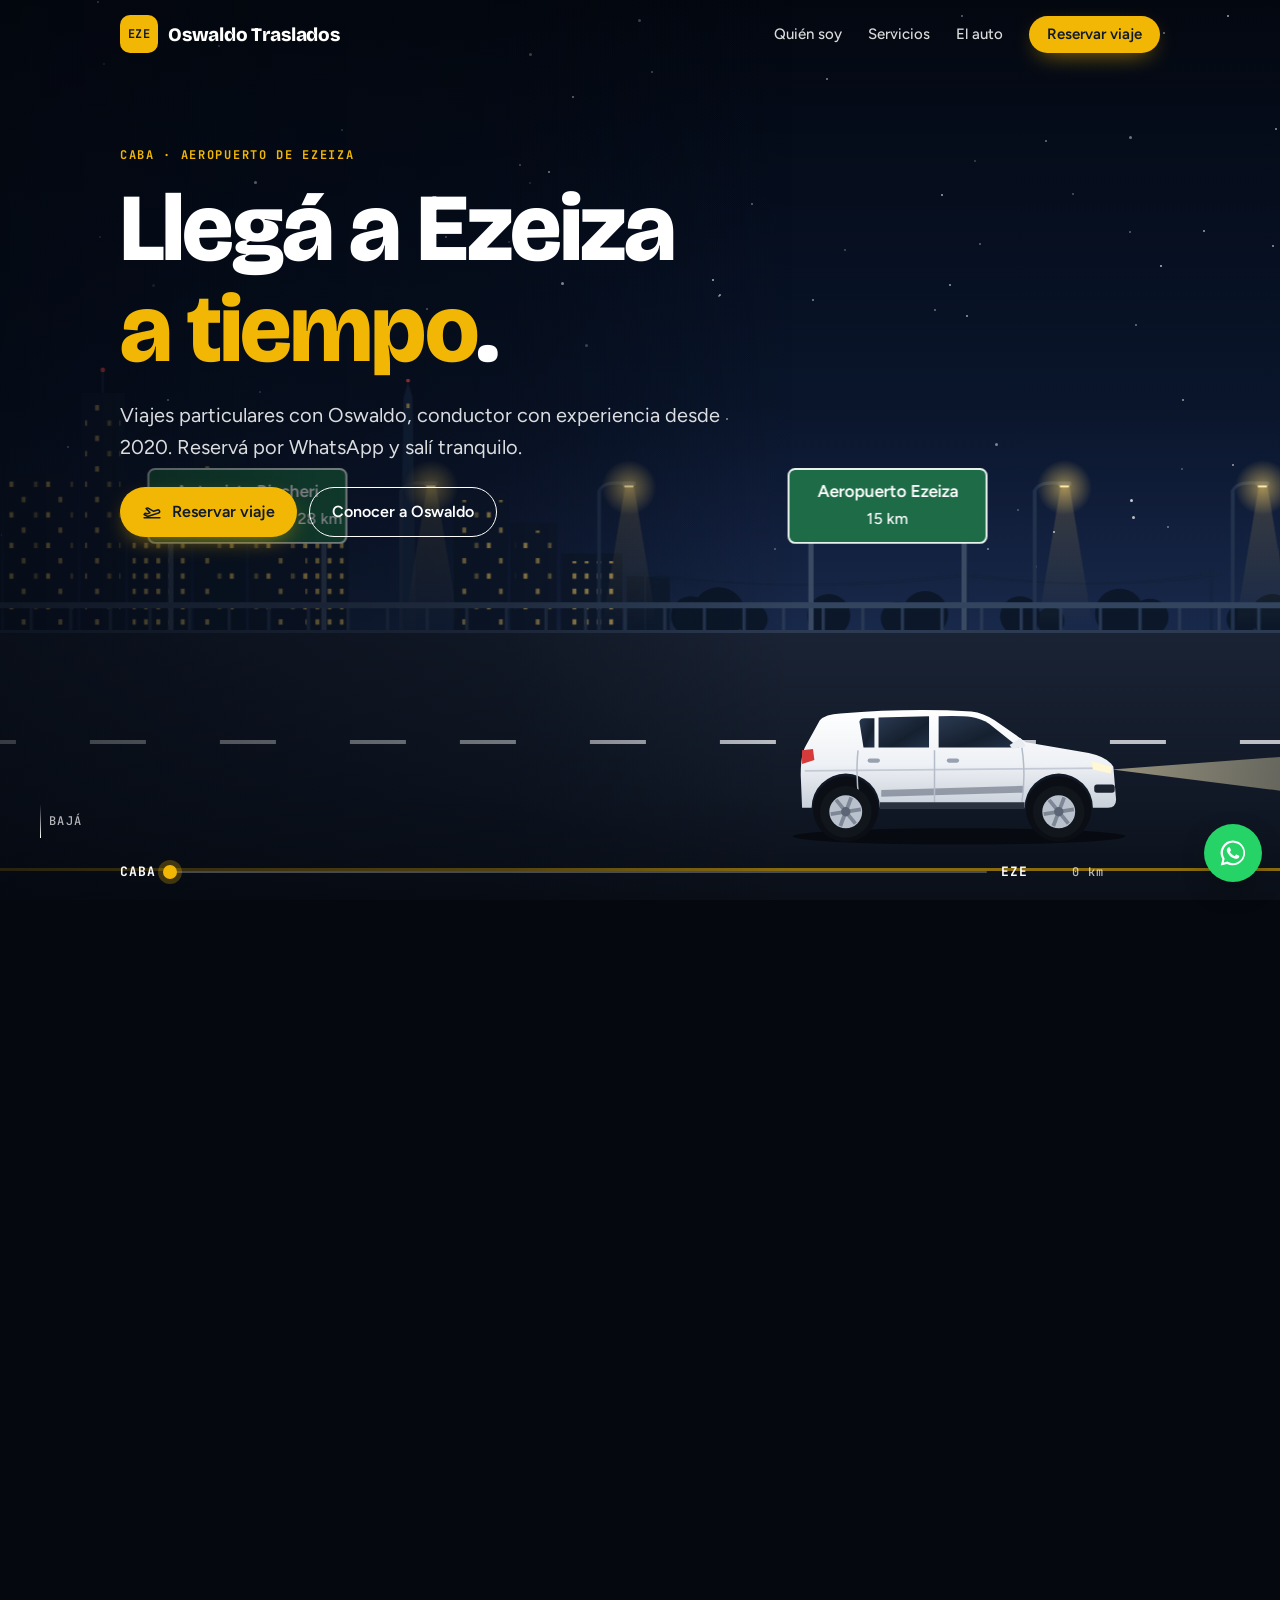
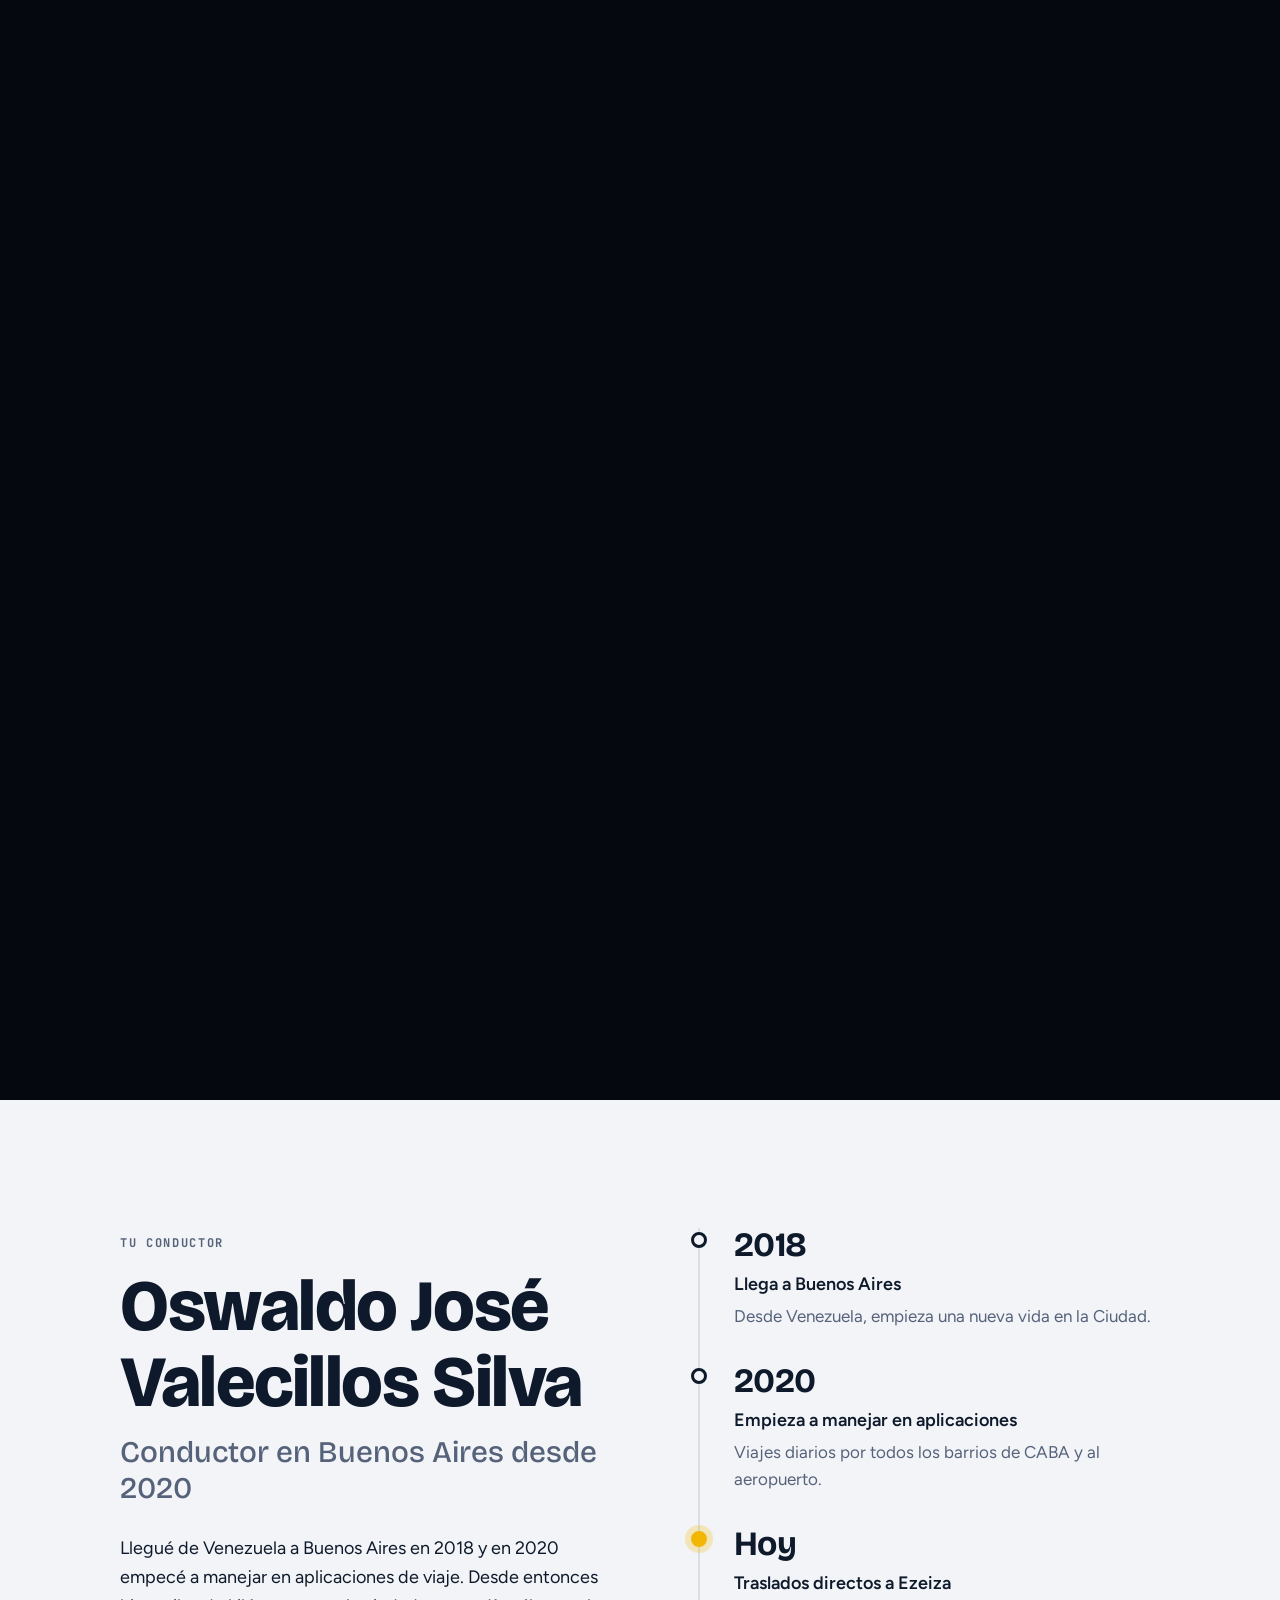
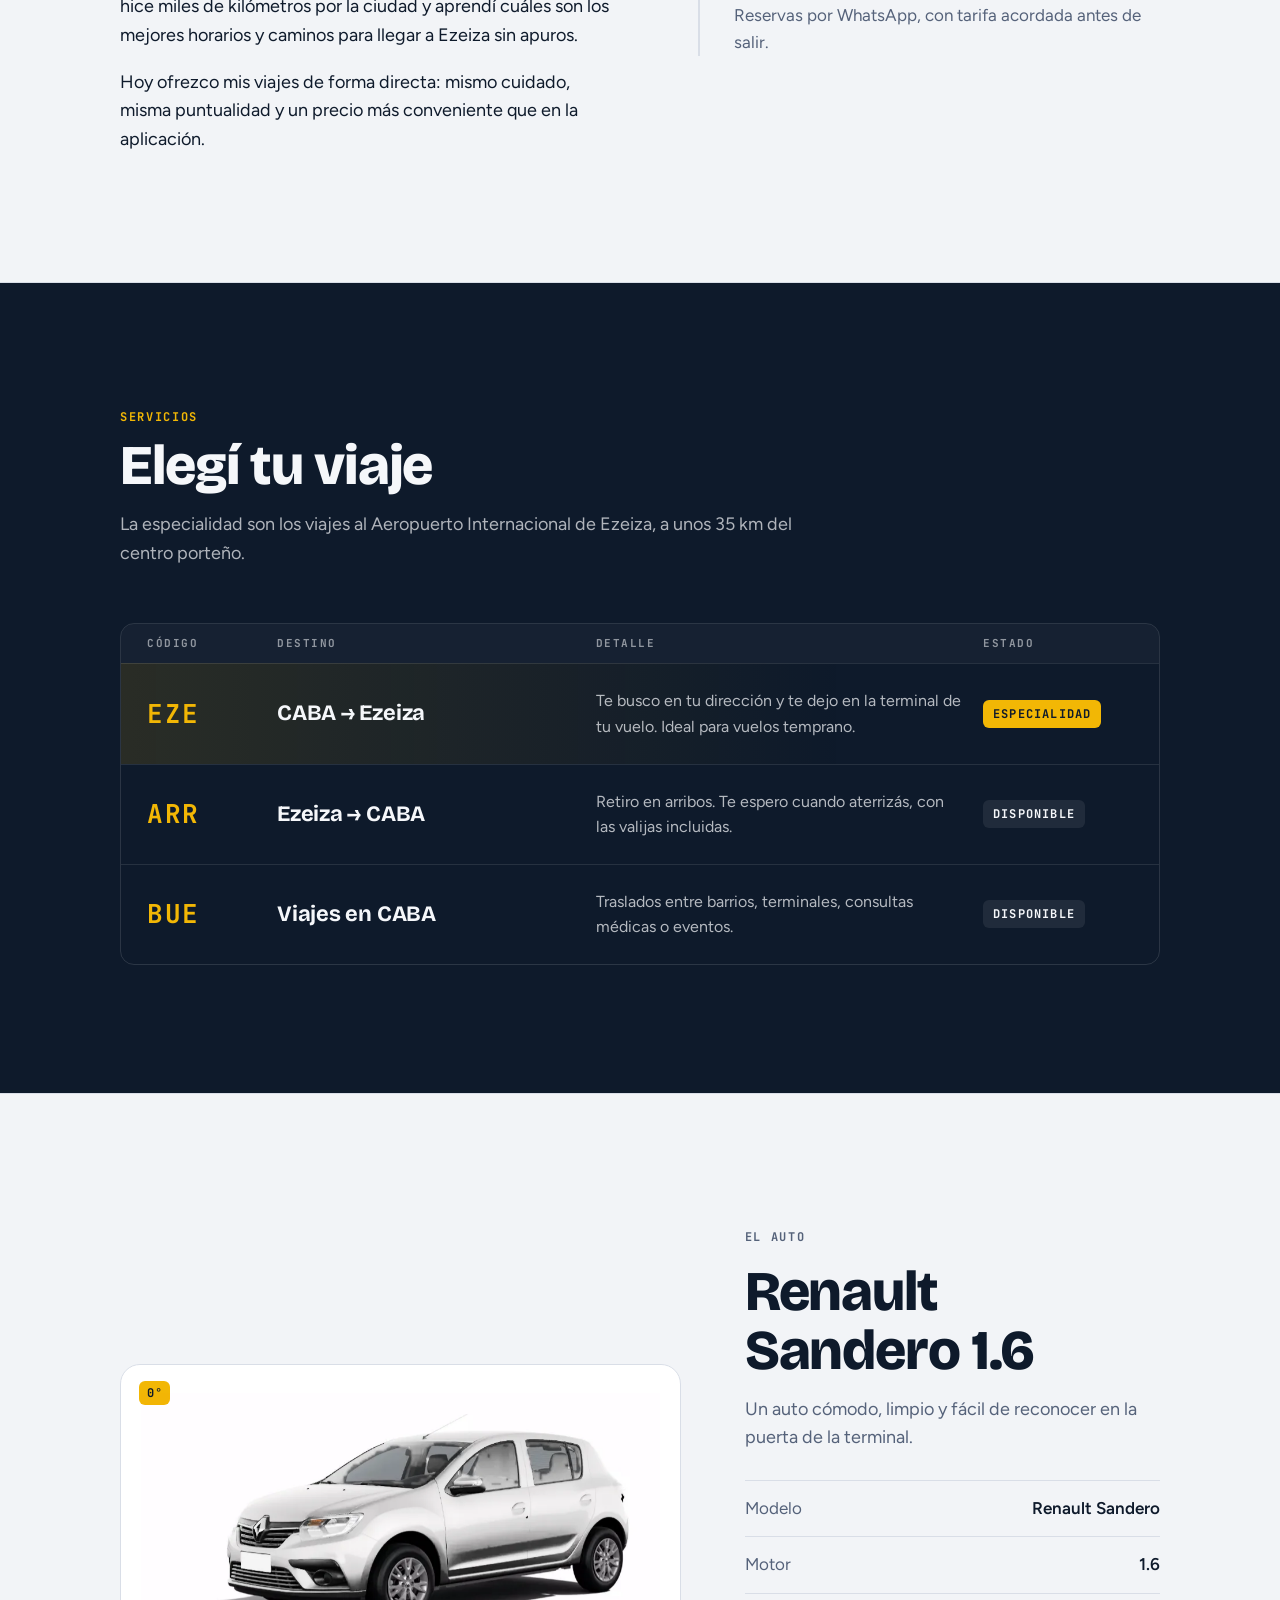
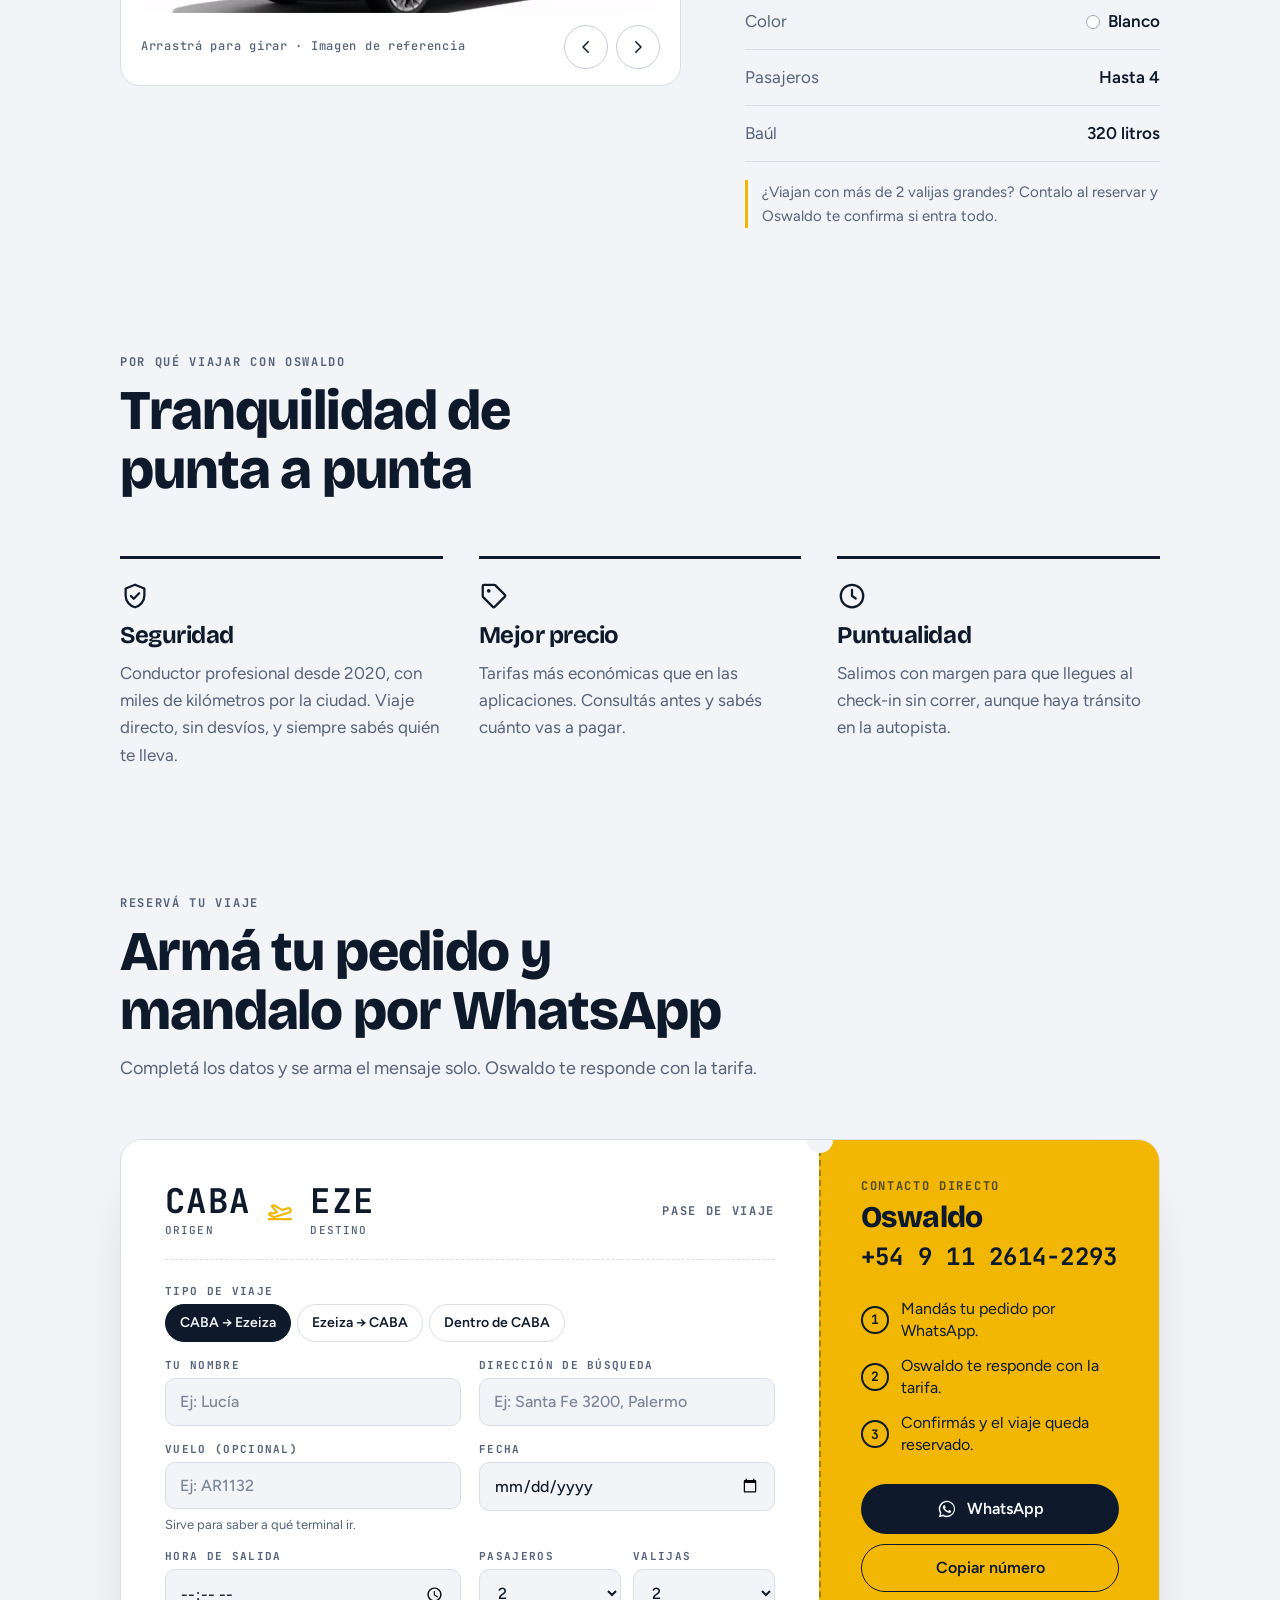
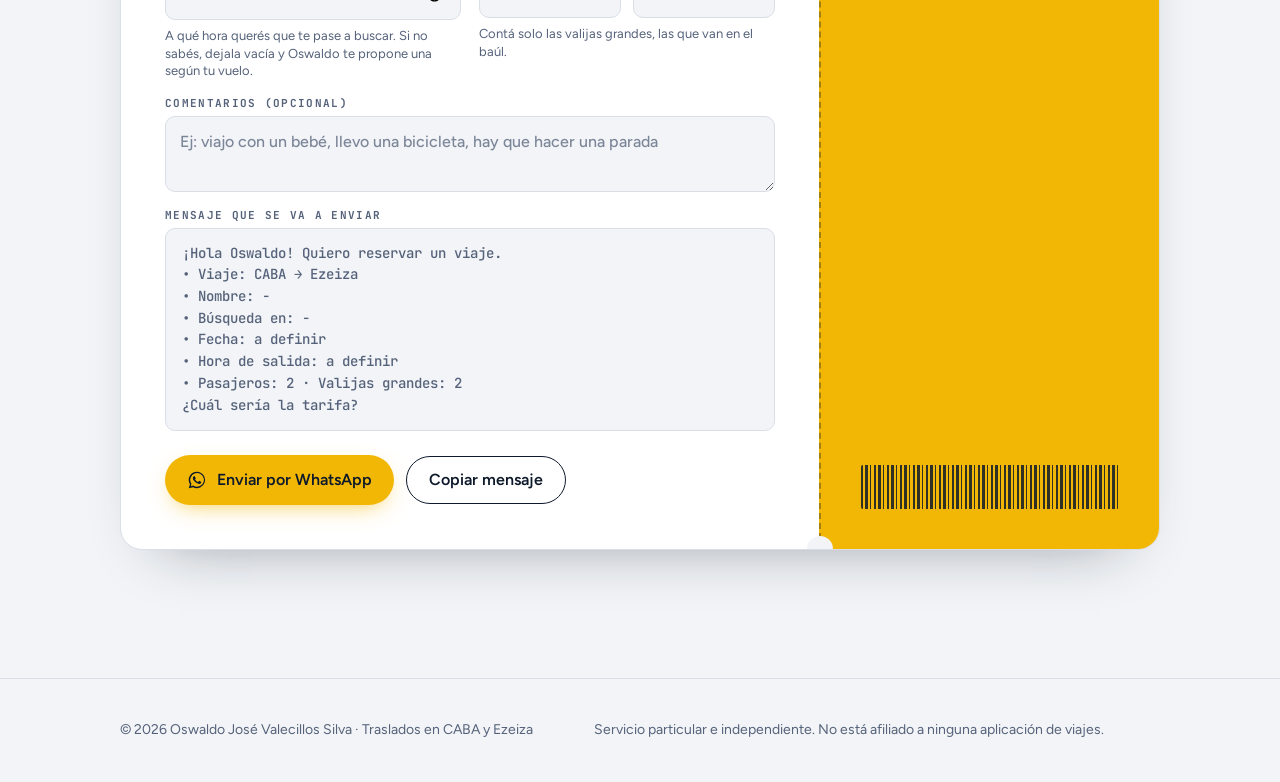
==== index.html @ 6d46f2b5 "Agregar el sitio de Oswaldo Traslados (CABA ⇄ Ezeiza) Sitio estático de una página para reservar tra" ====
<!DOCTYPE html>
<html lang="es-AR">
<head>
  <meta charset="UTF-8">
  <meta name="viewport" content="width=device-width, initial-scale=1, viewport-fit=cover">
  <title>Oswaldo Traslados · Viajes de CABA al Aeropuerto de Ezeiza</title>
  <meta name="description" content="Traslados particulares de CABA al Aeropuerto de Ezeiza y de vuelta, con Oswaldo, conductor desde 2020. Tarifa acordada antes de salir. Reservá por WhatsApp.">
  <meta name="author" content="Oswaldo José Valecillos Silva">
  <meta name="robots" content="index, follow">
  <meta name="theme-color" content="#0E1A2B">
  <!-- Si cambia el dominio, actualizar aquí, en og:url, og:image, el JSON-LD, robots.txt y sitemap.xml -->
  <link rel="canonical" href="https://sebastiancr1324-sketch.github.io/Oswaldo/">
  <link rel="icon" type="image/svg+xml" href="assets/favicon.svg">
  <link rel="icon" type="image/png" sizes="32x32" href="assets/favicon-32.png">
  <link rel="apple-touch-icon" href="assets/apple-touch-icon.png">

  <meta property="og:type" content="website">
  <meta property="og:site_name" content="Oswaldo Traslados">
  <meta property="og:locale" content="es_AR">
  <meta property="og:url" content="https://sebastiancr1324-sketch.github.io/Oswaldo/">
  <meta property="og:title" content="Oswaldo Traslados · CABA ⇄ Aeropuerto de Ezeiza">
  <meta property="og:description" content="Llegá a Ezeiza a tiempo. Viajes particulares desde cualquier barrio de CABA, con tarifa acordada antes de salir. Reservá por WhatsApp.">
  <meta property="og:image" content="https://sebastiancr1324-sketch.github.io/Oswaldo/assets/img/og-image.png">
  <meta property="og:image:type" content="image/png">
  <meta property="og:image:width" content="1200">
  <meta property="og:image:height" content="630">
  <meta property="og:image:alt" content="Oswaldo Traslados: viajes de CABA al Aeropuerto de Ezeiza. Ilustración de un Renault Sandero blanco de noche en la Autopista Riccheri.">
  <meta name="twitter:card" content="summary_large_image">
  <meta name="twitter:title" content="Oswaldo Traslados · CABA ⇄ Ezeiza">
  <meta name="twitter:description" content="Viajes particulares al Aeropuerto de Ezeiza. Reservá por WhatsApp.">
  <meta name="twitter:image" content="https://sebastiancr1324-sketch.github.io/Oswaldo/assets/img/og-image.png">

  <script>document.documentElement.classList.add('js');</script>

  <link rel="preconnect" href="https://fonts.googleapis.com">
  <link rel="preconnect" href="https://fonts.gstatic.com" crossorigin>
  <link rel="stylesheet" href="https://fonts.googleapis.com/css2?family=Bricolage+Grotesque:opsz,wght@12..96,500;12..96,700;12..96,800&family=Figtree:wght@400;500;600&family=JetBrains+Mono:wght@500;700&display=swap">
  <link rel="stylesheet" href="css/style.css">
  <script src="js/main.js" defer></script>

  <script type="application/ld+json">
  {
    "@context": "https://schema.org",
    "@type": "TaxiService",
    "@id": "https://sebastiancr1324-sketch.github.io/Oswaldo/#servicio",
    "name": "Oswaldo Traslados",
    "description": "Traslados particulares de CABA al Aeropuerto Internacional de Ezeiza, retiro en arribos y viajes dentro de la Ciudad de Buenos Aires.",
    "url": "https://sebastiancr1324-sketch.github.io/Oswaldo/",
    "image": "https://sebastiancr1324-sketch.github.io/Oswaldo/assets/img/og-image.png",
    "serviceType": "Traslados al aeropuerto",
    "areaServed": [
      { "@type": "City", "name": "Ciudad Autónoma de Buenos Aires" },
      { "@type": "Airport", "name": "Aeropuerto Internacional Ministro Pistarini (Ezeiza)", "iataCode": "EZE" }
    ],
    "provider": {
      "@type": "Person",
      "name": "Oswaldo José Valecillos Silva",
      "jobTitle": "Conductor",
      "telephone": "+54 9 11 2614-2293",
      "url": "https://sebastiancr1324-sketch.github.io/Oswaldo/"
    },
    "availableChannel": {
      "@type": "ServiceChannel",
      "serviceUrl": "https://wa.me/5491126142293",
      "servicePhone": { "@type": "ContactPoint", "telephone": "+54 9 11 2614-2293", "contactType": "reservas", "availableLanguage": "es" }
    }
  }
  </script>
</head>
<body>

<a class="skip-link" href="#contenido">Saltar al contenido</a>

<svg width="0" height="0" style="position:absolute" aria-hidden="true" focusable="false">
  <symbol id="i-wa" viewBox="0 0 24 24"><path fill="currentColor" d="M12.04 2a9.9 9.9 0 0 0-8.5 15l-1.4 5 5.1-1.3A9.9 9.9 0 1 0 12.04 2Zm0 18.1a8.2 8.2 0 0 1-4.2-1.2l-.3-.2-3 .8.8-3-.2-.3a8.2 8.2 0 1 1 6.9 3.9Zm4.5-6.1c-.25-.12-1.46-.72-1.69-.8-.23-.08-.39-.12-.56.12-.16.25-.64.8-.78.97-.14.16-.29.18-.54.06a6.7 6.7 0 0 1-3.34-2.92c-.25-.43.25-.4.72-1.34.08-.16.04-.3-.02-.43-.06-.12-.56-1.34-.76-1.84-.2-.48-.4-.41-.56-.42h-.47a.9.9 0 0 0-.66.31 2.76 2.76 0 0 0-.86 2.05c0 1.21.88 2.38 1 2.55.13.16 1.74 2.66 4.21 3.73 1.56.67 2.17.73 2.95.62.48-.07 1.46-.6 1.67-1.18.2-.58.2-1.08.14-1.18-.06-.1-.22-.16-.47-.29Z"/></symbol>
  <symbol id="i-plane" viewBox="0 0 24 24"><path fill="none" stroke="currentColor" stroke-width="1.8" stroke-linecap="round" stroke-linejoin="round" d="M2.5 19h19M3.8 13.4l2.3.8 3.4-1.2-4.6-5.2 1.9-.7 7.2 4.1 4.6-1.6a1.9 1.9 0 0 1 1.3 3.6L6.6 17.3 2.5 15Z"/></symbol>
  <symbol id="i-shield" viewBox="0 0 24 24"><path fill="none" stroke="currentColor" stroke-width="1.8" stroke-linecap="round" stroke-linejoin="round" d="M12 3 4.5 6v5.5c0 4.6 3.2 8.4 7.5 9.5 4.3-1.1 7.5-4.9 7.5-9.5V6L12 3Z"/><path fill="none" stroke="currentColor" stroke-width="1.8" stroke-linecap="round" stroke-linejoin="round" d="m8.8 12 2.2 2.2 4.3-4.4"/></symbol>
  <symbol id="i-tag" viewBox="0 0 24 24"><path fill="none" stroke="currentColor" stroke-width="1.8" stroke-linecap="round" stroke-linejoin="round" d="M3 12.2V4a1 1 0 0 1 1-1h8.2a1 1 0 0 1 .7.3l7.8 7.8a1 1 0 0 1 0 1.4l-8.2 8.2a1 1 0 0 1-1.4 0L3.3 12.9a1 1 0 0 1-.3-.7Z"/><circle cx="7.8" cy="7.8" r="1.5" fill="currentColor"/></symbol>
  <symbol id="i-clock" viewBox="0 0 24 24"><circle cx="12" cy="12" r="9" fill="none" stroke="currentColor" stroke-width="1.8"/><path fill="none" stroke="currentColor" stroke-width="1.8" stroke-linecap="round" d="M12 7v5l3 2"/></symbol>
  <symbol id="i-left" viewBox="0 0 24 24"><path fill="none" stroke="currentColor" stroke-width="2" stroke-linecap="round" stroke-linejoin="round" d="M15 5l-7 7 7 7"/></symbol>
  <symbol id="i-right" viewBox="0 0 24 24"><path fill="none" stroke="currentColor" stroke-width="2" stroke-linecap="round" stroke-linejoin="round" d="M9 5l7 7-7 7"/></symbol>
  <symbol id="i-arrow" viewBox="0 0 24 24"><path fill="none" stroke="currentColor" stroke-width="2" stroke-linecap="round" stroke-linejoin="round" d="M4 12h15M13 6l6 6-6 6"/></symbol>
</svg>

<header class="nav" id="nav">
  <div class="wrap nav-in">
    <a class="logo" href="#top" aria-label="Oswaldo Traslados, ir al inicio"><span class="logo-mark" aria-hidden="true">EZE</span><span class="logo-text">Oswaldo Traslados</span></a>
    <nav class="nav-links" id="navLinks" aria-label="Principal">
      <a href="#oswaldo">Quién soy</a>
      <a href="#servicios">Servicios</a>
      <a href="#auto">El auto</a>
      <a class="btn btn-accent" href="#reservar">Reservar viaje</a>
    </nav>
    <div class="nav-mobile">
      <a class="btn btn-accent nav-cta" href="#reservar">Reservar</a>
      <button class="nav-toggle" id="navToggle" type="button" aria-expanded="false" aria-controls="navLinks" aria-label="Abrir menú"><span></span><span></span><span></span></button>
    </div>
  </div>
</header>

<main id="top">
  <!-- HERO: ilustración de la ruta CABA → EZE que avanza con el scroll -->
  <section class="hero" id="hero" aria-label="Presentación">
    <div class="hero-stick">
      <div class="scene" id="scene" aria-hidden="true">
        <div class="sky"></div>
        <div class="sky-dawn" id="skyDawn"></div>
        <div class="stars" id="stars"></div>
        <div class="sun" id="sun"></div>

        <!-- Fondo: ciudad con el Obelisco, campo y el aeropuerto -->
        <svg class="layer layer-far" id="layerFar" viewBox="0 0 3200 400" preserveAspectRatio="xMinYMax meet" focusable="false">
          <defs>
            <pattern id="winA" width="16" height="20" patternUnits="userSpaceOnUse"><rect x="5" y="6" width="5" height="7" fill="#FFD66B" opacity=".7"/></pattern>
            <pattern id="winB" width="48" height="40" patternUnits="userSpaceOnUse"><rect x="5" y="6" width="5" height="7" fill="#FFD66B" opacity=".8"/><rect x="37" y="6" width="5" height="7" fill="#FFD66B" opacity=".45"/><rect x="21" y="26" width="5" height="7" fill="#FFD66B" opacity=".65"/></pattern>
            <pattern id="mullion" width="14" height="22" patternUnits="userSpaceOnUse"><rect width="11" height="22" fill="#F2B705" opacity=".38"/></pattern>
          </defs>
          <g fill="#101d33"><rect x="0" y="220" width="80" height="180"/><rect x="84" y="160" width="64" height="240"/><rect x="152" y="250" width="58" height="150"/><rect x="214" y="200" width="100" height="200"/><rect x="320" y="180" width="78" height="220"/><rect x="402" y="110" width="54" height="290"/><rect x="460" y="230" width="88" height="170"/><rect x="552" y="150" width="66" height="250"/><rect x="622" y="195" width="96" height="205"/><rect x="722" y="90" width="58" height="310"/><rect x="784" y="235" width="82" height="165"/><rect x="870" y="165" width="68" height="235"/><rect x="942" y="255" width="88" height="145"/><rect x="1010" y="185" width="62" height="215"/><rect x="1210" y="220" width="70" height="180"/><rect x="1284" y="260" width="60" height="140"/><rect x="1350" y="300" width="80" height="100"/><rect x="1436" y="330" width="56" height="70"/></g>
          <g><rect x="6" y="230" width="68" height="166" fill="url(#winB)"/><rect x="90" y="170" width="52" height="226" fill="url(#winA)"/><rect x="158" y="260" width="46" height="136" fill="url(#winB)"/><rect x="220" y="210" width="88" height="186" fill="url(#winB)"/><rect x="326" y="190" width="66" height="206" fill="url(#winA)"/><rect x="408" y="120" width="42" height="276" fill="url(#winB)"/><rect x="466" y="240" width="76" height="156" fill="url(#winB)"/><rect x="558" y="160" width="54" height="236" fill="url(#winA)"/><rect x="628" y="205" width="84" height="191" fill="url(#winB)"/><rect x="728" y="100" width="46" height="296" fill="url(#winB)"/><rect x="790" y="245" width="70" height="151" fill="url(#winA)"/><rect x="876" y="175" width="56" height="221" fill="url(#winB)"/><rect x="948" y="265" width="76" height="131" fill="url(#winB)"/><rect x="1016" y="195" width="50" height="201" fill="url(#winA)"/><rect x="1216" y="230" width="58" height="166" fill="url(#winB)"/><rect x="1290" y="270" width="48" height="126" fill="url(#winB)"/><rect x="1356" y="310" width="68" height="86" fill="url(#winA)"/></g>
          <!-- Obelisco -->
          <polygon points="1139,400 1161,400 1156,96 1150,76 1144,96" fill="#1a2b48"/>
          <rect x="1148" y="104" width="4" height="6" fill="#FFD66B" opacity=".8"/>
          <line x1="751" y1="90" x2="751" y2="62" stroke="#1a2b48" stroke-width="3"/>
          <circle class="blink" cx="751" cy="60" r="3" fill="#FF4D4D"/>
          <circle class="blink" cx="1150" cy="74" r="2.5" fill="#FF4D4D"/>
          <!-- Campo -->
          <g fill="#0c182a">
            <circle cx="1520" cy="382" r="26"/>
            <circle cx="1556" cy="378" r="34"/><circle cx="1600" cy="386" r="20"/><circle cx="1700" cy="381" r="28"/><circle cx="1790" cy="385" r="22"/>
            <circle cx="1826" cy="379" r="30"/><circle cx="1950" cy="382" r="26"/><circle cx="1990" cy="388" r="18"/><circle cx="2080" cy="378" r="32"/>
            <circle cx="2120" cy="383" r="24"/><circle cx="2240" cy="386" r="20"/><circle cx="2280" cy="381" r="28"/><circle cx="2400" cy="385" r="22"/>
          </g>
          <g stroke="#14243d" stroke-width="3" fill="none">
            <path d="M1460 400V320M1446 328H1474M1880 400V320M1866 328H1894M2200 400V320M2186 328H2214"/>
            <path d="M1446 328Q1663 352 1866 328M1474 328Q1677 356 1894 328M1866 328Q2030 350 2186 328M1894 328Q2056 352 2214 328" stroke-width="1.2"/>
          </g>
          <!-- Aeropuerto -->
          <path d="M2520 400V350Q2580 318 2640 350V400Z" fill="#13223a"/>
          <rect x="3012" y="200" width="18" height="200" fill="#16263f"/>
          <polygon points="2994,180 3048,180 3042,202 3000,202" fill="#F2B705" opacity=".55"/>
          <rect x="2990" y="172" width="62" height="9" fill="#1d3150"/>
          <line x1="3021" y1="172" x2="3021" y2="146" stroke="#1d3150" stroke-width="3"/>
          <circle class="blink" cx="3021" cy="144" r="3" fill="#FF4D4D"/>
          <rect x="2660" y="330" width="500" height="70" fill="#142540"/>
          <rect x="2672" y="344" width="476" height="22" fill="url(#mullion)"/>
          <path d="M2650 330Q2905 300 3170 330V337H2650Z" fill="#1f3354"/>
          <text x="2905" y="322" text-anchor="middle" font-family="JetBrains Mono, monospace" font-weight="700" font-size="22" letter-spacing="3" fill="#F2B705">EZE</text>
          <g fill="#9fd3ff" opacity=".8">
            <circle cx="2500" cy="397" r="2"/><circle cx="2540" cy="397" r="2"/><circle cx="2580" cy="397" r="2"/><circle cx="2620" cy="397" r="2"/><circle cx="2660" cy="397" r="2"/>
            <circle cx="2700" cy="397" r="2"/><circle cx="2740" cy="397" r="2"/><circle cx="2780" cy="397" r="2"/><circle cx="2820" cy="397" r="2"/><circle cx="2860" cy="397" r="2"/>
          </g>
        </svg>

        <!-- Avión despegando -->
        <svg class="plane" id="plane" viewBox="0 0 240 80" focusable="false">
          <polygon points="12,44 4,6 22,6 50,33" fill="#cfd7e3"/>
          <polygon points="10,42 40,42 22,54 6,54" fill="#cfd7e3"/>
          <path d="M10 44C10 36 30 32 60 32H200C220 32 236 38 236 44C236 50 222 54 200 54H40C24 54 10 50 10 44Z" fill="#EEF2F8"/>
          <rect x="40" y="47" width="170" height="3" fill="#F2B705"/>
          <g fill="#1b2a40"><circle cx="70" cy="40" r="2"/><circle cx="82" cy="40" r="2"/><circle cx="94" cy="40" r="2"/><circle cx="106" cy="40" r="2"/><circle cx="118" cy="40" r="2"/><circle cx="130" cy="40" r="2"/><circle cx="142" cy="40" r="2"/><circle cx="154" cy="40" r="2"/><circle cx="166" cy="40" r="2"/><circle cx="178" cy="40" r="2"/><path d="M214 37h10l6 5h-16z"/></g>
          <polygon points="140,46 166,46 120,76 102,76" fill="#dde3ec"/>
          <ellipse cx="136" cy="59" rx="16" ry="6" fill="#b9c2cf"/>
          <circle class="blink" cx="104" cy="75" r="2.5" fill="#FF4D4D"/>
          <circle class="blink fast" cx="6" cy="8" r="2" fill="#ffffff"/>
        </svg>

        <!-- Autopista: faroles y carteles -->
        <svg class="layer layer-mid" id="layerMid" viewBox="0 0 4800 300" preserveAspectRatio="xMinYMax meet" focusable="false">
          <defs>
            <radialGradient id="lampGlow"><stop offset="0" stop-color="#FFD66B" stop-opacity=".55"/><stop offset="1" stop-color="#FFD66B" stop-opacity="0"/></radialGradient>
            <linearGradient id="lampCone" x1="0" y1="0" x2="0" y2="1"><stop offset="0" stop-color="#FFD66B" stop-opacity=".18"/><stop offset="1" stop-color="#FFD66B" stop-opacity="0"/></linearGradient>
            <pattern id="railPost" width="60" height="40" patternUnits="userSpaceOnUse"><rect x="0" y="0" width="5" height="40" fill="#2a3a55"/></pattern>
            <g id="lamp">
              <polygon points="42,84 56,84 92,300 6,300" fill="url(#lampCone)"/>
              <rect x="0" y="88" width="6" height="212" fill="#22324d"/>
              <path d="M3 90Q8 74 44 78" stroke="#22324d" stroke-width="5" fill="none"/>
              <rect x="38" y="75" width="20" height="7" rx="2" fill="#2c3e5e"/>
              <circle cx="48" cy="84" r="42" fill="url(#lampGlow)"/>
              <rect x="41" y="81" width="14" height="3" fill="#FFE9A8"/>
            </g>
            <g id="signPosts"><rect x="30" y="160" width="8" height="140" fill="#3a4a63"/><rect x="262" y="160" width="8" height="140" fill="#3a4a63"/></g>
          </defs>
          <use href="#lamp" x="120"/><use href="#lamp" x="420"/><use href="#lamp" x="720"/><use href="#lamp" x="1020"/><use href="#lamp" x="1760"/><use href="#lamp" x="2060"/><use href="#lamp" x="2720"/><use href="#lamp" x="3020"/><use href="#lamp" x="3320"/><use href="#lamp" x="3620"/><use href="#lamp" x="3920"/><use href="#lamp" x="4620"/>
          <g font-family="Figtree, system-ui, sans-serif" fill="#fff">
            <use href="#signPosts" x="1380"/>
            <rect x="1380" y="56" width="300" height="112" rx="10" fill="#1D6B47" stroke="#E8F2EC" stroke-width="3"/>
            <text x="1530" y="98" text-anchor="middle" font-size="26" font-weight="600">Autopista Riccheri</text>
            <text x="1530" y="140" text-anchor="middle" font-size="24" font-weight="500">Aeropuerto Ezeiza · 28 km</text>
            <use href="#signPosts" x="2350"/>
            <rect x="2350" y="56" width="300" height="112" rx="10" fill="#1D6B47" stroke="#E8F2EC" stroke-width="3"/>
            <text x="2500" y="98" text-anchor="middle" font-size="26" font-weight="600">Aeropuerto Ezeiza</text>
            <text x="2500" y="140" text-anchor="middle" font-size="24" font-weight="500">15 km</text>
            <use href="#signPosts" x="4250"/>
            <rect x="4250" y="56" width="300" height="112" rx="10" fill="#1D6B47" stroke="#E8F2EC" stroke-width="3"/>
            <text x="4400" y="98" text-anchor="middle" font-size="26" font-weight="600">Aeropuerto</text>
            <text x="4400" y="140" text-anchor="middle" font-size="24" font-weight="500">Salidas · Terminal A</text>
          </g>
          <rect x="0" y="262" width="4800" height="38" fill="url(#railPost)"/>
          <rect x="0" y="258" width="4800" height="9" rx="2" fill="#33445f"/>
        </svg>

        <div class="road" id="road"><span class="road-lane"></span><span class="road-edge"></span></div>

        <!-- El auto: Renault Sandero blanco (hatchback) -->
        <svg class="car" id="car" viewBox="0 0 300 112" focusable="false">
          <defs>
            <linearGradient id="beam" x1="0" y1="0" x2="1" y2="0"><stop offset="0" stop-color="#FFF1BF" stop-opacity=".55"/><stop offset="1" stop-color="#FFF1BF" stop-opacity="0"/></linearGradient>
            <linearGradient id="paint" x1="0" y1="0" x2="0" y2="1"><stop offset="0" stop-color="#FFFFFF"/><stop offset=".55" stop-color="#EEF1F5"/><stop offset="1" stop-color="#C9D0DA"/></linearGradient>
            <linearGradient id="glass" x1="0" y1="0" x2="1" y2="1"><stop offset="0" stop-color="#2b3a52"/><stop offset=".6" stop-color="#15202f"/><stop offset="1" stop-color="#22324a"/></linearGradient>
            <g id="wheel"><circle r="22" fill="#11151c"/><circle r="14" fill="#B9C1CD"/><g class="spokes" fill="#7d8796"><rect x="-1.6" y="-13" width="3.2" height="26"/><rect x="-1.6" y="-13" width="3.2" height="26" transform="rotate(60)"/><rect x="-1.6" y="-13" width="3.2" height="26" transform="rotate(120)"/></g><circle r="4" fill="#5b6575"/></g>
          </defs>
          <polygon class="beam" id="beam" points="271,56 620,30 620,100" fill="url(#beam)"/>
          <ellipse cx="159" cy="105" rx="122" ry="6" fill="#000" opacity=".5"/>
          <circle cx="76" cy="85" r="24" fill="#0b0f15"/><circle cx="232" cy="85" r="24" fill="#0b0f15"/>
          <path d="M44 84L43 60Q43 44 47 38L57 20Q61 15.5 72 15Q122 11 168 13.5Q177 14.5 185 20L208 36L254 44Q268 47 272 54L274 78Q274 84 268 84H257A25 25 0 0 0 207 84H101A25 25 0 0 0 51 84Z" fill="url(#paint)"/>
          <path d="M89 40L86 21Q86.5 18.5 90 18.5L97 18.5V40Z" fill="url(#glass)"/>
          <path d="M100 40V18L137 17V40Z" fill="url(#glass)"/>
          <path d="M144 40V17Q160 16.5 168 17.5Q175 18.5 181 22.5L203 40Z" fill="url(#glass)"/>
          <path d="M46 57L270 55" stroke="#C3CAD6" stroke-width="1.2" fill="none"/>
          <path d="M102 71L206 68V73L102 76Z" fill="#5b6575" opacity=".55"/>
          <path d="M141 42V83M85 42Q83 60 86 80M205 40Q208 60 205 80" stroke="#B4BCC9" stroke-width="1.1" fill="none"/>
          <rect x="92" y="48" width="9" height="3" rx="1.5" fill="#97A1AF"/><rect x="150" y="48" width="9" height="3" rx="1.5" fill="#97A1AF"/>
          <path d="M196 38l8-5 4 6-10 2z" fill="#E9EDF2"/>
          <path d="M256 50L271 54L270 59L257 56Z" fill="#FFF7D6"/>
          <path d="M44 42L52 41L53 49L44 52Z" fill="#D63A3A"/>
          <path d="M101 80H207V85H101Z" fill="#2a3240"/>
          <rect x="258" y="67" width="15" height="6" rx="2" fill="#1b2230"/>
          <use href="#wheel" transform="translate(76 87) scale(.86)" class="wheel"/>
          <use href="#wheel" transform="translate(232 87) scale(.86)" class="wheel"/>
        </svg>
      </div>
      <div class="hero-shade"></div>

      <div class="beats">
        <div class="beat on" data-beat="0">
          <div class="beat-in">
            <span class="eyebrow">CABA · Aeropuerto de Ezeiza</span>
            <h1>Llegá a Ezeiza <span class="hl">a tiempo</span>.</h1>
            <p>Viajes particulares con Oswaldo, conductor con experiencia desde 2020. Reservá por WhatsApp y salí tranquilo.</p>
            <div class="ctas">
              <a class="btn btn-accent" href="#reservar"><svg aria-hidden="true"><use href="#i-plane"/></svg>Reservar viaje</a>
              <a class="btn btn-ghost" href="#oswaldo">Conocer a Oswaldo</a>
            </div>
          </div>
        </div>
        <div class="beat" data-beat="1">
          <div class="beat-in">
            <span class="eyebrow">Especialidad</span>
            <h2>Ezeiza, ida y vuelta.</h2>
            <p>Te busco en tu casa o en el hotel y te dejo en la terminal. También te espero en arribos cuando volvés de viaje.</p>
          </div>
        </div>
        <div class="beat" data-beat="2">
          <div class="beat-in">
            <span class="eyebrow">Cobertura</span>
            <h2>Toda la Ciudad de Buenos Aires.</h2>
            <p>Palermo, Belgrano, Caballito, Recoleta, Microcentro, Flores y cualquier barrio de CABA.</p>
          </div>
        </div>
        <div class="beat" data-beat="3">
          <div class="beat-in">
            <span class="eyebrow">Seguridad y precio</span>
            <h2>Más económico que en la app. <span class="hl">Igual de seguro.</span></h2>
            <p>Consultá la tarifa antes de salir. Sin dinámica ni sorpresas al final del viaje.</p>
            <div class="ctas">
              <a class="btn btn-accent" href="https://wa.me/5491126142293?text=Hola%20Oswaldo!%20Quiero%20consultar%20la%20tarifa%20de%20un%20viaje." target="_blank" rel="noopener"><svg aria-hidden="true"><use href="#i-wa"/></svg>Pedir tarifa por WhatsApp</a>
            </div>
          </div>
        </div>
      </div>

      <div class="scroll-hint" id="scrollHint" aria-hidden="true"><i></i><span class="hint-touch">Deslizá</span><span class="hint-mouse">Bajá</span></div>

      <div class="route" aria-hidden="true">
        <div class="wrap route-in">
          <span>CABA</span>
          <div class="route-track"><div class="route-fill" id="routeFill"></div><div class="route-car" id="routeCar"></div></div>
          <span>EZE</span>
          <span class="route-km" id="routeKm">0 km</span>
        </div>
      </div>
    </div>
  </section>

  <div id="contenido"></div>

  <!-- QUIÉN SOY -->
  <section class="block" id="oswaldo" aria-labelledby="oswaldo-title">
    <div class="wrap about-grid">
      <div class="reveal">
        <span class="eyebrow">Tu conductor</span>
        <h2 class="about-name" id="oswaldo-title">Oswaldo José Valecillos Silva</h2>
        <p class="about-role">Conductor en Buenos Aires desde 2020</p>
        <div class="about-copy">
          <p>Llegué de Venezuela a Buenos Aires en 2018 y en 2020 empecé a manejar en aplicaciones de viaje. Desde entonces hice miles de kilómetros por la ciudad y aprendí cuáles son los mejores horarios y caminos para llegar a Ezeiza sin apuros.</p>
          <p>Hoy ofrezco mis viajes de forma directa: mismo cuidado, misma puntualidad y un precio más conveniente que en la aplicación.</p>
        </div>
      </div>
      <ol class="timeline reveal" aria-label="Trayectoria">
        <li>
          <div class="tl-year">2018</div>
          <div class="tl-title">Llega a Buenos Aires</div>
          <p class="tl-text">Desde Venezuela, empieza una nueva vida en la Ciudad.</p>
        </li>
        <li>
          <div class="tl-year">2020</div>
          <div class="tl-title">Empieza a manejar en aplicaciones</div>
          <p class="tl-text">Viajes diarios por todos los barrios de CABA y al aeropuerto.</p>
        </li>
        <li class="now">
          <div class="tl-year">Hoy</div>
          <div class="tl-title">Traslados directos a Ezeiza</div>
          <p class="tl-text">Reservas por WhatsApp, con tarifa acordada antes de salir.</p>
        </li>
      </ol>
    </div>
  </section>

  <!-- SERVICIOS: tablero de aeropuerto -->
  <section class="block board-sec" id="servicios" aria-labelledby="servicios-title">
    <div class="wrap">
      <div class="sec-head reveal">
        <span class="eyebrow">Servicios</span>
        <h2 id="servicios-title">Elegí tu viaje</h2>
        <p>La especialidad son los viajes al Aeropuerto Internacional de Ezeiza, a unos 35 km del centro porteño.</p>
      </div>
      <div class="board reveal" role="table" aria-label="Servicios disponibles">
        <div class="board-row head" role="row"><span role="columnheader">Código</span><span role="columnheader">Destino</span><span role="columnheader">Detalle</span><span role="columnheader">Estado</span></div>
        <div class="board-row feat" role="row">
          <span class="code" role="cell">EZE</span>
          <div role="cell"><h3><a class="row-link" href="#reservar" data-tipo="t1">CABA → Ezeiza<span class="sr-only">: reservar este viaje</span></a></h3></div>
          <p role="cell">Te busco en tu dirección y te dejo en la terminal de tu vuelo. Ideal para vuelos temprano.</p>
          <span class="status star" role="cell">Especialidad</span>
        </div>
        <div class="board-row" role="row">
          <span class="code" role="cell">ARR</span>
          <div role="cell"><h3><a class="row-link" href="#reservar" data-tipo="t2">Ezeiza → CABA<span class="sr-only">: reservar este viaje</span></a></h3></div>
          <p role="cell">Retiro en arribos. Te espero cuando aterrizás, con las valijas incluidas.</p>
          <span class="status" role="cell">Disponible</span>
        </div>
        <div class="board-row" role="row">
          <span class="code" role="cell">BUE</span>
          <div role="cell"><h3><a class="row-link" href="#reservar" data-tipo="t3">Viajes en CABA<span class="sr-only">: reservar este viaje</span></a></h3></div>
          <p role="cell">Traslados entre barrios, terminales, consultas médicas o eventos.</p>
          <span class="status" role="cell">Disponible</span>
        </div>
      </div>
    </div>
  </section>

  <!-- EL AUTO -->
  <section class="block" id="auto" aria-labelledby="auto-title">
    <div class="wrap car-grid">
      <div class="reveal">
        <div class="stage" id="stage" tabindex="0" role="group" aria-roledescription="visor 360°" aria-label="Vista 360° del Renault Sandero. Arrastrá o usá las flechas del teclado para girarlo.">
          <span class="deg" id="deg" aria-live="polite">0°</span>
          <img id="carImg" src="assets/img/car-0.webp" alt="Renault Sandero blanco, vista frontal tres cuartos" width="900" height="381" loading="lazy" decoding="async" draggable="false">
          <div class="stage-bar">
            <span><span class="drag-mouse">Arrastrá</span><span class="drag-touch">Deslizá</span> para girar · Imagen de referencia</span>
            <div class="stage-btns">
              <button type="button" id="prevBtn" aria-label="Girar a la izquierda"><svg aria-hidden="true"><use href="#i-left"/></svg></button>
              <button type="button" id="nextBtn" aria-label="Girar a la derecha"><svg aria-hidden="true"><use href="#i-right"/></svg></button>
            </div>
          </div>
        </div>
      </div>
      <div class="reveal">
        <span class="eyebrow">El auto</span>
        <h2 class="sec-title" id="auto-title">Renault Sandero 1.6</h2>
        <p class="car-lead">Un auto cómodo, limpio y fácil de reconocer en la puerta de la terminal.</p>
        <dl class="specs">
          <div><dt>Modelo</dt><dd>Renault Sandero</dd></div>
          <div><dt>Motor</dt><dd>1.6</dd></div>
          <div><dt>Color</dt><dd><span class="swatch" aria-hidden="true"></span>Blanco</dd></div>
          <div><dt>Pasajeros</dt><dd>Hasta 4</dd></div>
          <div><dt>Baúl</dt><dd>320 litros</dd></div>
        </dl>
        <p class="car-note">¿Viajan con más de 2 valijas grandes? Contalo al reservar y Oswaldo te confirma si entra todo.</p>
      </div>
    </div>
  </section>

  <!-- POR QUÉ -->
  <section class="block tight-top" aria-labelledby="porque-title">
    <div class="wrap">
      <div class="sec-head reveal">
        <span class="eyebrow">Por qué viajar con Oswaldo</span>
        <h2 id="porque-title">Tranquilidad de punta a punta</h2>
      </div>
      <div class="why">
        <div class="why-item reveal">
          <svg aria-hidden="true"><use href="#i-shield"/></svg>
          <h3>Seguridad</h3>
          <p>Conductor profesional desde 2020, con miles de kilómetros por la ciudad. Viaje directo, sin desvíos, y siempre sabés quién te lleva.</p>
        </div>
        <div class="why-item reveal">
          <svg aria-hidden="true"><use href="#i-tag"/></svg>
          <h3>Mejor precio</h3>
          <p>Tarifas más económicas que en las aplicaciones. Consultás antes y sabés cuánto vas a pagar.</p>
        </div>
        <div class="why-item reveal">
          <svg aria-hidden="true"><use href="#i-clock"/></svg>
          <h3>Puntualidad</h3>
          <p>Salimos con margen para que llegues al check-in sin correr, aunque haya tránsito en la autopista.</p>
        </div>
      </div>
    </div>
  </section>

  <!-- RESERVAR: pase de abordar -->
  <section class="block tight-top" id="reservar" aria-labelledby="reservar-title">
    <div class="wrap">
      <div class="sec-head reveal">
        <span class="eyebrow">Reservá tu viaje</span>
        <h2 id="reservar-title">Armá tu pedido y mandalo por WhatsApp</h2>
        <p>Completá los datos y se arma el mensaje solo. Oswaldo te responde con la tarifa.</p>
      </div>

      <div class="pass reveal">
        <div class="pass-main">
          <div class="pass-top">
            <div class="pass-route" aria-hidden="true">
              <div id="origCode">CABA<small>Origen</small></div>
              <svg><use id="routeIcon" href="#i-plane"/></svg>
              <div id="destCode">EZE<small>Destino</small></div>
            </div>
            <span class="eyebrow">Pase de viaje</span>
          </div>

          <form class="book-form" id="bookForm" novalidate>
            <fieldset class="field full seg">
              <legend class="field-label">Tipo de viaje</legend>
              <input type="radio" name="tipo" id="t1" value="CABA → Ezeiza" checked><label for="t1">CABA → Ezeiza</label>
              <input type="radio" name="tipo" id="t2" value="Ezeiza → CABA"><label for="t2">Ezeiza → CABA</label>
              <input type="radio" name="tipo" id="t3" value="Viaje dentro de CABA"><label for="t3">Dentro de CABA</label>
            </fieldset>
            <div class="field">
              <label for="nombre">Tu nombre</label>
              <input id="nombre" name="nombre" autocomplete="given-name" placeholder="Ej: Lucía" required aria-describedby="nombre-err">
              <span class="err" id="nombre-err"></span>
            </div>
            <div class="field">
              <label for="direccion" id="direccionLabel">Dirección de búsqueda</label>
              <input id="direccion" name="direccion" autocomplete="street-address" placeholder="Ej: Santa Fe 3200, Palermo" required aria-describedby="direccion-err">
              <span class="err" id="direccion-err"></span>
            </div>
            <div class="field" id="destinoField" hidden>
              <label for="destino">Dirección de destino</label>
              <input id="destino" name="destino" placeholder="Ej: Av. Corrientes 1200, San Nicolás" aria-describedby="destino-err">
              <span class="err" id="destino-err"></span>
            </div>
            <div class="field" id="vueloField">
              <label for="vuelo" id="vueloLabel">Vuelo (opcional)</label>
              <input id="vuelo" name="vuelo" autocomplete="off" placeholder="Ej: AR1132" aria-describedby="vuelo-hint vuelo-err">
              <span class="hint" id="vuelo-hint">Sirve para saber a qué terminal ir.</span>
              <span class="err" id="vuelo-err"></span>
            </div>
            <div class="field">
              <label for="fecha">Fecha</label>
              <input id="fecha" name="fecha" type="date" required aria-describedby="fecha-err">
              <span class="err" id="fecha-err"></span>
            </div>
            <div class="field">
              <label for="hora" id="horaLabel">Hora de salida</label>
              <input id="hora" name="hora" type="time" aria-describedby="hora-hint">
              <span class="hint" id="hora-hint">A qué hora querés que te pase a buscar. Si no sabés, dejala vacía y Oswaldo te propone una según tu vuelo.</span>
            </div>
            <div class="field duo">
              <div class="field">
                <label for="pasajeros">Pasajeros</label>
                <select id="pasajeros" name="pasajeros"><option>1</option><option selected>2</option><option>3</option><option>4</option></select>
              </div>
              <div class="field">
                <label for="valijas">Valijas</label>
                <select id="valijas" name="valijas" aria-describedby="valijas-hint"><option>0</option><option>1</option><option selected>2</option><option>3</option><option>4</option></select>
              </div>
              <span class="hint duo-hint" id="valijas-hint">Contá solo las valijas grandes, las que van en el baúl.</span>
            </div>
            <p class="fit-note" id="fitNote" role="status"></p>
            <div class="field full">
              <label for="notas">Comentarios (opcional)</label>
              <textarea id="notas" name="notas" rows="2" placeholder="Ej: viajo con un bebé, llevo una bicicleta, hay que hacer una parada"></textarea>
            </div>
            <div class="preview-wrap">
              <span class="field-label" id="previewLabel">Mensaje que se va a enviar</span>
              <div class="preview" id="preview" aria-labelledby="previewLabel"></div>
            </div>
            <div class="form-actions">
              <a class="btn btn-accent" id="sendWa" href="https://wa.me/5491126142293" target="_blank" rel="noopener"><svg aria-hidden="true"><use href="#i-wa"/></svg>Enviar por WhatsApp</a>
              <button class="btn btn-ghost" type="button" id="copyMsg">Copiar mensaje</button>
              <span class="copied" id="copyMsgOk" role="status"></span>
              <p class="form-error" id="formError" role="alert"></p>
            </div>
          </form>
        </div>

        <aside class="stub" aria-label="Contacto directo">
          <div class="stub-in">
          <div class="stub-head">
            <span class="eyebrow">Contacto directo</span>
            <h3>Oswaldo</h3>
            <a class="phone" id="phone" href="tel:+5491126142293">+54 9 11 2614-2293</a>
          </div>
          <ol class="steps" aria-label="Cómo se reserva">
            <li>Mandás tu pedido por WhatsApp.</li>
            <li>Oswaldo te responde con la tarifa.</li>
            <li>Confirmás y el viaje queda reservado.</li>
          </ol>
          <div class="stub-actions">
            <a class="btn btn-ink" href="https://wa.me/5491126142293" target="_blank" rel="noopener"><svg aria-hidden="true"><use href="#i-wa"/></svg>WhatsApp</a>
            <button class="btn btn-line" type="button" id="copyPhone">Copiar número</button>
            <span class="copied" id="copyPhoneOk" role="status"></span>
          </div>
          </div>
          <div class="barcode" aria-hidden="true"></div>
        </aside>
      </div>
    </div>
  </section>
</main>

<footer>
  <div class="wrap foot">
    <span>© 2026 Oswaldo José Valecillos Silva · Traslados en CABA y Ezeiza</span>
    <span>Servicio particular e independiente. No está afiliado a ninguna aplicación de viajes.</span>
  </div>
</footer>

<a class="wa-float" href="https://wa.me/5491126142293" target="_blank" rel="noopener" aria-label="Escribir a Oswaldo por WhatsApp"><svg aria-hidden="true"><use href="#i-wa"/></svg></a>

</body>
</html>
---- css/style.css ----
/* ==========================================================================
   Oswaldo Traslados · CABA ⇄ Ezeiza
   Concepto: la ruta CABA → EZE. Hero ilustrado que avanza con el scroll,
   servicios como tablero de aeropuerto y reserva como pase de abordar.
   ========================================================================== */

:root {
  --bg: #F2F4F7;
  --surface: #FFFFFF;
  --ink: #0E1A2B;
  --muted: #55627A;
  --line: #D9DEE7;
  --accent: #F2B705;
  --accent-ink: #0E1A2B;
  --board: #0E1A2B;
  --board-fg: #F5F7FA;
  --ok: #1F8A5B;
  --err: #C2261D;

  --font-display: "Bricolage Grotesque", "Arial Narrow", system-ui, sans-serif;
  --font-body: "Figtree", system-ui, -apple-system, "Segoe UI", sans-serif;
  --font-mono: "JetBrains Mono", ui-monospace, Menlo, Consolas, monospace;

  --gutter: clamp(16px, 4vw, 40px);
  --max: 1120px;
  --radius: 14px;

  color-scheme: light;
}

@media (prefers-color-scheme: dark) {
  :root:not([data-theme="light"]) {
    --bg: #0A111D;
    --surface: #121C2C;
    --ink: #E9EEF6;
    --muted: #97A3B8;
    --line: #24314A;
    --board: #13213A;
    --board-fg: #F5F7FA;
    --ok: #4CC38A;
    --err: #FF8A80;
    color-scheme: dark;
  }
}

:root[data-theme="dark"] {
  --bg: #0A111D;
  --surface: #121C2C;
  --ink: #E9EEF6;
  --muted: #97A3B8;
  --line: #24314A;
  --board: #13213A;
  --board-fg: #F5F7FA;
  --ok: #4CC38A;
  --err: #FF8A80;
  color-scheme: dark;
}

/* ---------- Base ---------- */
*, *::before, *::after { box-sizing: border-box; }
html { scroll-behavior: smooth; -webkit-text-size-adjust: 100%; }
body {
  margin: 0;
  background: var(--bg);
  color: var(--ink);
  font: 400 17px/1.6 var(--font-body);
  overflow-x: hidden;
}
h1, h2, h3 {
  margin: 0;
  font-family: var(--font-display);
  line-height: 1.05;
  letter-spacing: -.02em;
  text-wrap: balance;
}
p { margin: 0; }
a { color: inherit; }
img, svg { max-width: 100%; }
:focus-visible { outline: 3px solid var(--accent); outline-offset: 3px; border-radius: 6px; }
[hidden] { display: none !important; }
.sr-only {
  position: absolute;
  width: 1px;
  height: 1px;
  margin: -1px;
  overflow: hidden;
  clip: rect(0 0 0 0);
  white-space: nowrap;
}

.wrap { max-width: var(--max); margin: 0 auto; padding-inline: var(--gutter); }

.skip-link {
  position: absolute;
  left: 16px;
  top: -60px;
  z-index: 100;
  padding: 12px 16px;
  border-radius: 10px;
  background: var(--accent);
  color: var(--accent-ink);
  font-weight: 600;
  text-decoration: none;
  transition: top .2s;
}
.skip-link:focus { top: 16px; }

.eyebrow {
  font: 700 12px/1 var(--font-mono);
  letter-spacing: .14em;
  text-transform: uppercase;
  color: var(--muted);
}

/* ---------- Botones ---------- */
.btn {
  display: inline-flex;
  align-items: center;
  gap: 10px;
  padding: 15px 22px;
  border: 0;
  border-radius: 999px;
  font: 600 16px/1 var(--font-body);
  white-space: nowrap;
  text-decoration: none;
  cursor: pointer;
  transition: transform .2s ease, box-shadow .2s ease;
}
.btn:hover { transform: translateY(-2px); }
.btn svg { width: 20px; height: 20px; flex: none; }
.btn-accent { background: var(--accent); color: var(--accent-ink); box-shadow: 0 8px 24px -10px rgba(242, 183, 5, .8); }
.btn-ghost { background: transparent; color: inherit; border: 1.5px solid currentColor; }
.btn-ink { background: var(--accent-ink); color: #F5F7FA; }
.btn-line { background: transparent; color: var(--accent-ink); border: 1.5px solid var(--accent-ink); }

/* ---------- Navegación ---------- */
.nav {
  position: fixed;
  inset: 0 0 auto;
  z-index: 50;
  padding-top: env(safe-area-inset-top, 0px);
  transition: background .3s ease, box-shadow .3s ease;
}
.nav-in {
  display: flex;
  align-items: center;
  justify-content: space-between;
  gap: 16px;
  height: 68px;
  color: #fff;
}
.nav.solid {
  background: color-mix(in srgb, var(--bg) 88%, transparent);
  -webkit-backdrop-filter: blur(12px);
  backdrop-filter: blur(12px);
  box-shadow: 0 1px 0 var(--line);
}
.nav.solid .nav-in { color: var(--ink); }
.logo {
  display: flex;
  align-items: center;
  gap: 10px;
  font: 800 19px/1 var(--font-display);
  letter-spacing: -.01em;
  white-space: nowrap;
  text-decoration: none;
}
.logo-mark {
  display: grid;
  place-items: center;
  width: 38px;
  height: 38px;
  border-radius: 10px;
  background: var(--accent);
  color: var(--accent-ink);
  font: 700 12px/1 var(--font-mono);
  letter-spacing: .04em;
}
.nav-links { display: flex; align-items: center; gap: 26px; font-size: 15px; font-weight: 500; }
.nav-links a { text-decoration: none; opacity: .85; }
.nav-links a:hover { opacity: 1; }
.nav-links a[aria-current] { opacity: 1; text-decoration: underline; text-decoration-color: var(--accent); text-decoration-thickness: 2px; text-underline-offset: 8px; }
.nav .btn { padding: 11px 18px; font-size: 15px; opacity: 1; }
.nav-mobile { display: none; }

/* Pantallas angostas: botón de reserva corto + menú desplegable */
@media (max-width: 820px) {
  .nav-in { gap: 8px; }
  .nav-mobile { display: flex; align-items: center; gap: 8px; }
  .nav .nav-cta { padding: 10px 14px; font-size: 14px; }
  .nav-toggle {
    display: grid;
    place-content: center;
    gap: 5px;
    width: 44px;
    height: 44px;
    padding: 0;
    border: 0;
    border-radius: 10px;
    background: transparent;
    color: inherit;
    cursor: pointer;
  }
  .nav-toggle span { display: block; width: 22px; height: 2px; border-radius: 2px; background: currentColor; transition: transform .25s ease, opacity .2s; }
  .nav.open .nav-toggle span:nth-child(1) { transform: translateY(7px) rotate(45deg); }
  .nav.open .nav-toggle span:nth-child(2) { opacity: 0; }
  .nav.open .nav-toggle span:nth-child(3) { transform: translateY(-7px) rotate(-45deg); }

  .nav-links {
    position: absolute;
    top: 100%;
    left: 0;
    right: 0;
    display: none;
    flex-direction: column;
    align-items: stretch;
    gap: 0;
    padding: 8px var(--gutter) 20px;
    background: #0E1A2B;
    color: #fff;
    font-size: 18px;
    box-shadow: 0 20px 30px -20px rgba(0, 0, 0, .5);
  }
  .nav.solid .nav-links { background: var(--surface); color: var(--ink); border-bottom: 1px solid var(--line); }
  .nav.open .nav-links { display: flex; }
  .nav-links a:not(.btn) { padding: 14px 0; border-bottom: 1px solid color-mix(in srgb, currentColor 14%, transparent); }
  .nav-links .btn { display: none; }
  .nav.open:not(.solid) { background: #0E1A2B; }
}
@media (max-width: 380px) {
  .logo { gap: 8px; font-size: 16px; }
  .logo-mark { width: 32px; height: 32px; font-size: 11px; }
}
@media (max-width: 340px) { .nav .nav-cta { display: none; } }

/* ---------- Hero: la ruta CABA → EZE avanza con el scroll ---------- */
.hero { position: relative; height: 100vh; height: 100svh; background: #05080E; }
.js .hero { height: 300vh; }
.hero-stick { position: sticky; top: 0; height: 100vh; height: 100svh; overflow: hidden; }

/* Escena ilustrada. El horizonte está al 70% de la altura; la autopista ocupa el 30% inferior. */
.scene { position: absolute; inset: 0; overflow: hidden; --horizon: 30%; }
.sky { position: absolute; inset: 0; background: linear-gradient(180deg, #03070F 0%, #08142A 45%, #14264A 70%); }
.sky-dawn {
  position: absolute;
  inset: 0;
  opacity: 0;
  background: linear-gradient(180deg, #0B1B38 0%, #2E3A6B 32%, #A45C7E 55%, #F0A25A 68%, #F7C873 72%);
}
.stars { position: absolute; inset: 0 0 var(--horizon); }
.stars i { position: absolute; width: 2px; height: 2px; border-radius: 50%; background: #fff; }
.sun {
  position: absolute;
  left: 44%;
  bottom: var(--horizon);
  width: clamp(70px, 9vw, 120px);
  aspect-ratio: 1;
  margin-bottom: calc(clamp(70px, 9vw, 120px) / -2);
  border-radius: 50%;
  background: radial-gradient(circle, #FFF3C4 0 45%, #FFC857 60%, rgba(255, 200, 87, 0) 72%);
  box-shadow: 0 0 120px 40px rgba(255, 190, 90, .35);
  transform: translateY(140%);
}
.layer { position: absolute; left: 0; bottom: var(--horizon); max-width: none; will-change: transform; }
.layer-far { height: clamp(160px, 34vh, 360px); width: auto; aspect-ratio: 3200 / 400; }
.layer-mid { height: clamp(110px, 22vh, 230px); width: auto; aspect-ratio: 4800 / 300; }
.plane {
  position: absolute;
  left: 0;
  top: 0;
  width: clamp(120px, 16vw, 230px);
  max-width: none;
  opacity: 0;
  will-change: transform;
}
.road {
  position: absolute;
  inset: auto 0 0;
  height: var(--horizon);
  background: linear-gradient(180deg, #1A2334 0%, #111927 60%, #0A0F18 100%);
  border-top: 3px solid #2C3A52;
}
.road-lane,
.road-edge { position: absolute; left: 0; right: 0; }
.road-lane {
  top: 40%;
  height: 4px;
  background: repeating-linear-gradient(90deg, rgba(245, 247, 250, .75) 0 56px, transparent 56px 130px);
  background-position-x: var(--road-x, 0px);
}
.road-edge { top: 88%; height: 3px; background: rgba(242, 183, 5, .55); }
.car {
  position: absolute;
  left: 58%;
  bottom: 6%;
  width: clamp(220px, 32vw, 460px);
  max-width: none;
  overflow: visible;
}
.car .beam { transition: opacity .3s; }
.blink { animation: blink 1.6s steps(1, end) infinite; }
.blink.fast { animation-duration: .9s; }
@keyframes blink { 50% { opacity: .15; } }

.hero-shade {
  position: absolute;
  inset: 0;
  background: linear-gradient(90deg, rgba(3, 7, 15, .72) 0%, rgba(3, 7, 15, .4) 40%, rgba(3, 7, 15, 0) 62%);
  pointer-events: none;
}
@media (max-width: 700px) {
  .scene { --horizon: 23%; }
  .car { left: 50%; transform: translateX(-50%); bottom: 5%; }
  .hero-shade { background: linear-gradient(180deg, rgba(3, 7, 15, .5) 0%, rgba(3, 7, 15, .35) 55%, rgba(3, 7, 15, 0) 68%); }
}

.beats { position: absolute; inset: 0; display: flex; align-items: flex-start; padding-top: calc(68px + 9vh); }
.beat {
  position: absolute;
  left: 0;
  right: 0;
  max-width: var(--max);
  margin: 0 auto;
  padding-inline: var(--gutter);
  color: #fff;
  opacity: 0;
  visibility: hidden;
  transform: translateY(30px);
  /* visibility se apaga al final para que los links ocultos no reciban foco */
  transition: opacity .5s ease, transform .5s ease, visibility 0s linear .5s;
}
.beat.on { opacity: 1; visibility: visible; transform: none; transition-delay: 0s; }
.beat-in { display: grid; gap: 18px; max-width: 620px; }
.beat .eyebrow { color: var(--accent); }
.beat h1 { font-size: clamp(44px, 8vw, 96px); font-weight: 800; }
.beat h2 { font-size: clamp(38px, 6.4vw, 76px); font-weight: 800; }
.beat p { max-width: 48ch; font-size: clamp(17px, 2vw, 20px); color: rgba(255, 255, 255, .86); }
.beat .ctas { display: flex; flex-wrap: wrap; gap: 12px; margin-top: 6px; }
.hl { color: var(--accent); }

/* Barra de ruta CABA → EZE */
.route { position: absolute; left: 0; right: 0; bottom: calc(22px + env(safe-area-inset-bottom, 0px)); color: #fff; }
.route-in { display: flex; align-items: center; gap: 14px; font: 700 13px/1 var(--font-mono); letter-spacing: .08em; }
.route-track { position: relative; flex: 1; height: 2px; border-radius: 2px; background: rgba(255, 255, 255, .25); }
.route-fill { position: absolute; inset: 0 auto 0 0; width: 0; border-radius: 2px; background: var(--accent); }
.route-car {
  position: absolute;
  top: 50%;
  left: 0;
  width: 14px;
  height: 14px;
  margin: -7px 0 0 -7px;
  border-radius: 50%;
  background: var(--accent);
  box-shadow: 0 0 0 5px rgba(242, 183, 5, .25);
}
.route-km {
  min-width: 62px;
  font: 500 12px/1 var(--font-mono);
  font-variant-numeric: tabular-nums;
  text-align: right;
  color: rgba(255, 255, 255, .7);
}
/* Abajo a la izquierda, sobre la barra de ruta: lejos del auto, del haz de luz y del botón de WhatsApp */
.scroll-hint {
  position: absolute;
  left: var(--gutter);
  bottom: calc(62px + env(safe-area-inset-bottom, 0px));
  display: flex;
  align-items: center;
  gap: 8px;
  font: 500 12px/1 var(--font-mono);
  letter-spacing: .12em;
  text-transform: uppercase;
  color: rgba(255, 255, 255, .7);
  transition: opacity .4s;
}
.scroll-hint i {
  display: block;
  width: 1px;
  height: 34px;
  background: linear-gradient(rgba(255, 255, 255, 0), #fff);
  animation: drip 1.6s ease-in-out infinite;
}
.hint-touch { display: none; }
@media (pointer: coarse) {
  .hint-touch { display: inline; }
  .hint-mouse { display: none; }
}
@media (max-width: 700px) {
  .scroll-hint { bottom: calc(132px + env(safe-area-inset-bottom, 0px)); } /* por encima del auto centrado */
}
@keyframes drip {
  0%   { transform: scaleY(.2); transform-origin: top; }
  50%  { transform: scaleY(1);  transform-origin: top; }
  100% { transform: scaleY(.2); transform-origin: bottom; }
}

/* Sin JS solo queda la primera escena, sin barra ni indicador */
html:not(.js) .route,
html:not(.js) .scroll-hint { display: none; }

/* ---------- Secciones ---------- */
section[id] { scroll-margin-top: 72px; }
.block { padding-block: clamp(72px, 10vw, 128px); }
.block.tight-top { padding-top: 0; }
.sec-head { display: grid; gap: 14px; max-width: 720px; margin-bottom: clamp(36px, 5vw, 56px); }
.sec-head h2, .sec-title { font-size: clamp(34px, 5vw, 56px); font-weight: 800; }
.sec-head p { max-width: 60ch; font-size: 18px; color: var(--muted); }

/* ---------- Quién soy ---------- */
.about-grid {
  display: grid;
  grid-template-columns: 1.05fr 1fr;
  gap: clamp(32px, 6vw, 80px);
  align-items: start;
}
.about-grid > * { min-width: 0; }
.about-name { margin-top: 14px; font-size: clamp(40px, 6vw, 72px); font-weight: 800; }
.about-role { margin-top: 14px; font: 500 clamp(20px, 2.5vw, 30px)/1.2 var(--font-display); color: var(--muted); }
.about-copy { display: grid; gap: 18px; max-width: 56ch; margin-top: 28px; }
.about-copy p { font-size: 18px; }

.timeline { list-style: none; margin: 0 0 0 8px; padding: 0; border-left: 2px solid var(--line); }
.timeline li { position: relative; padding: 0 0 34px 34px; }
.timeline li:last-child { padding-bottom: 0; }
.timeline li::before {
  content: "";
  position: absolute;
  left: -9px;
  top: 4px;
  width: 16px;
  height: 16px;
  border-radius: 50%;
  background: var(--bg);
  border: 3px solid var(--ink);
}
.timeline li.now::before {
  background: var(--accent);
  border-color: var(--accent);
  box-shadow: 0 0 0 6px color-mix(in srgb, var(--accent) 25%, transparent);
}
.tl-year { font: 700 34px/1 var(--font-display); letter-spacing: -.02em; }
.tl-title { margin-top: 8px; font-size: 18px; font-weight: 600; }
.tl-text { margin-top: 4px; color: var(--muted); }

/* ---------- Servicios: tablero de aeropuerto ---------- */
.board-sec { background: var(--board); color: var(--board-fg); border-block: 1px solid var(--line); }
.board-sec .sec-head p { color: rgba(245, 247, 250, .7); }
.board-sec .eyebrow { color: var(--accent); }
.board { border: 1px solid rgba(255, 255, 255, .12); border-radius: var(--radius); overflow: hidden; }
.board-row {
  display: grid;
  grid-template-columns: 110px 1.3fr 1.6fr 150px;
  gap: 20px;
  align-items: center;
  padding: 24px 26px;
  border-top: 1px solid rgba(255, 255, 255, .1);
}
.board-row > * { min-width: 0; }
.board-row:not(.head) { position: relative; transition: background-color .2s ease; }
.board-row:not(.head):hover { background-color: rgba(255, 255, 255, .05); }
.row-link { text-decoration: none; }
.row-link::after { content: ""; position: absolute; inset: 0; } /* toda la fila es clickeable */
.row-link:focus-visible { outline: 0; }
.row-link:focus-visible::after { outline: 3px solid var(--accent); outline-offset: -3px; border-radius: 4px; }
.board-row:hover .row-link,
.row-link:focus-visible { text-decoration: underline; text-decoration-color: var(--accent); text-underline-offset: 5px; }
.board-row .row-link::before {
  content: "→";
  float: right;
  margin-left: 10px;
  color: var(--accent);
  opacity: 0;
  transform: translateX(-6px);
  transition: opacity .2s, transform .2s;
}
@media (hover: none) { .board-row .row-link::before { opacity: .9; transform: none; } }
.board-row:hover .row-link::before,
.row-link:focus-visible::before { opacity: 1; transform: none; }
.board-row.head {
  padding-block: 14px;
  border-top: 0;
  background: rgba(255, 255, 255, .03);
  font: 700 11px/1 var(--font-mono);
  letter-spacing: .14em;
  text-transform: uppercase;
  color: rgba(245, 247, 250, .55);
}
.board-row.feat { background: linear-gradient(90deg, rgba(242, 183, 5, .12), rgba(242, 183, 5, 0) 70%); }
.code { font: 700 26px/1 var(--font-mono); letter-spacing: .06em; color: var(--accent); }
.board-row h3 { font-size: 22px; font-weight: 700; letter-spacing: -.01em; }
.board-row p { font-size: 16px; color: rgba(245, 247, 250, .72); }
.status {
  justify-self: start;
  padding: 8px 10px;
  border-radius: 6px;
  background: rgba(255, 255, 255, .08);
  color: var(--board-fg);
  font: 700 12px/1 var(--font-mono);
  letter-spacing: .1em;
  text-transform: uppercase;
}
.status.star { background: var(--accent); color: var(--accent-ink); }
@media (max-width: 760px) {
  .board-row { grid-template-columns: 72px 1fr; gap: 8px 16px; padding: 22px 18px; }
  .board-row.head { display: none; }
  .board-row .code { grid-row: span 3; font-size: 20px; }
  .board-row .status { margin-top: 6px; }
}

/* ---------- El auto: vista 360° ---------- */
.car-grid {
  display: grid;
  grid-template-columns: 1.35fr 1fr;
  gap: clamp(28px, 5vw, 64px);
  align-items: center;
}
.car-grid > * { min-width: 0; }
/* Visor 360°: las fotos tienen fondo blanco. En modo oscuro el fondo se apaga un poco
   y la foto se multiplica sobre él para que la tarjeta no encandile. */
.stage {
  --stage-bg: #FFFFFF;
  position: relative;
  padding: 28px 20px 0;
  border: 1px solid var(--line);
  border-radius: 20px;
  background: var(--stage-bg);
  cursor: grab;
  touch-action: pan-y;
  -webkit-user-select: none;
  user-select: none;
}
@media (prefers-color-scheme: dark) {
  :root:not([data-theme="light"]) .stage { --stage-bg: #DCE2EA; border-color: transparent; }
}
:root[data-theme="dark"] .stage { --stage-bg: #DCE2EA; border-color: transparent; }
.stage:active { cursor: grabbing; }
.stage img { display: block; width: 100%; height: auto; mix-blend-mode: multiply; pointer-events: none; }
.stage-bar {
  display: flex;
  align-items: center;
  justify-content: space-between;
  gap: 12px;
  padding: 12px 0 16px;
  font: 500 12px/1.3 var(--font-mono);
  letter-spacing: .06em;
  color: #55627A;
}
.drag-touch { display: none; }
@media (pointer: coarse) {
  .drag-touch { display: inline; }
  .drag-mouse { display: none; }
}
.stage-btns { display: flex; gap: 8px; }
.stage-btns button {
  display: grid;
  place-items: center;
  width: 44px;
  height: 44px;
  border: 1.5px solid #C5CDD9;
  border-radius: 50%;
  background: #fff;
  color: #0E1A2B;
  cursor: pointer;
}
.stage-btns button:hover { border-color: #0E1A2B; }
.stage-btns svg { width: 18px; height: 18px; }
.deg {
  position: absolute;
  top: 16px;
  left: 18px;
  padding: 6px 8px;
  border-radius: 6px;
  background: #F2B705;
  color: #0E1A2B;
  font: 700 12px/1 var(--font-mono);
  letter-spacing: .06em;
}
.car-grid .sec-title { margin-top: 14px; }
.car-lead { max-width: 46ch; margin-top: 14px; font-size: 18px; color: var(--muted); }
.specs { display: grid; margin: 28px 0 0; border-top: 1px solid var(--line); }
.specs div { display: flex; justify-content: space-between; gap: 16px; padding: 14px 0; border-bottom: 1px solid var(--line); }
.specs dt { color: var(--muted); }
.specs dd { margin: 0; font-weight: 600; text-align: right; }
.swatch {
  display: inline-block;
  width: 14px;
  height: 14px;
  margin-right: 8px;
  border: 1.5px solid #9AA6B8;
  border-radius: 50%;
  background: #fff;
  vertical-align: -2px;
}
.car-note {
  max-width: 46ch;
  margin-top: 18px;
  padding-left: 14px;
  border-left: 3px solid var(--accent);
  font-size: 15px;
  color: var(--muted);
}

/* ---------- Por qué ---------- */
.why { display: grid; grid-template-columns: repeat(3, minmax(0, 1fr)); gap: clamp(20px, 3vw, 36px); }
.why-item { display: grid; align-content: start; gap: 12px; padding-top: 22px; border-top: 3px solid var(--ink); }
.why-item svg { width: 30px; height: 30px; color: var(--ink); }
.why-item h3 { font-size: 24px; font-weight: 700; }
.why-item p { color: var(--muted); }
@media (max-width: 820px) { .why { grid-template-columns: 1fr; } }

/* ---------- Reserva: pase de abordar ---------- */
.pass {
  display: grid;
  grid-template-columns: 1fr 340px;
  overflow: hidden;
  overflow: clip; /* recorta las esquinas sin romper el position: sticky del talón */
  border: 1px solid var(--line);
  border-radius: 22px;
  background: var(--surface);
  box-shadow: 0 30px 60px -40px rgba(14, 26, 43, .45);
}
.pass > * { min-width: 0; }
.pass-main { padding: clamp(24px, 4vw, 44px); }
.pass-top {
  display: flex;
  flex-wrap: wrap;
  align-items: center;
  justify-content: space-between;
  gap: 16px;
  margin-bottom: 26px;
  padding-bottom: 22px;
  border-bottom: 1px dashed var(--line);
}
.pass-route { display: flex; align-items: center; gap: 16px; font: 700 34px/1 var(--font-mono); letter-spacing: .04em; }
.pass-route svg { width: 28px; height: 28px; color: var(--accent); }
.pass-route small {
  display: block;
  margin-top: 6px;
  font: 500 11px/1.2 var(--font-mono);
  letter-spacing: .1em;
  text-transform: uppercase;
  color: var(--muted);
}

.book-form { display: grid; grid-template-columns: repeat(2, minmax(0, 1fr)); gap: 18px; }
.field { display: grid; gap: 7px; align-content: start; }
.field.full { grid-column: 1 / -1; }
.field > label,
.field-label {
  font: 700 11px/1 var(--font-mono);
  letter-spacing: .12em;
  text-transform: uppercase;
  color: var(--muted);
}
.book-form input:not([type="radio"]),
.book-form select,
.book-form textarea {
  width: 100%;
  padding: 13px 14px;
  border: 1.5px solid var(--line);
  border-radius: 10px;
  background: var(--bg);
  color: var(--ink);
  font: 500 16px/1.2 var(--font-body);
}
.book-form textarea { min-height: 76px; line-height: 1.45; resize: vertical; }
.book-form ::placeholder { color: var(--muted); opacity: .75; }
.book-form input:focus,
.book-form select:focus,
.book-form textarea:focus {
  outline: none;
  border-color: var(--accent);
  box-shadow: 0 0 0 3px color-mix(in srgb, var(--accent) 30%, transparent);
}
.book-form [aria-invalid="true"] { border-color: var(--err); }
.hint { font-size: 13px; line-height: 1.35; color: var(--muted); }
.err { font-size: 13px; font-weight: 600; line-height: 1.35; color: var(--err); }
.err:empty { display: none; }
.field.duo { display: grid; grid-template-columns: 1fr 1fr; gap: 7px 12px; align-content: start; }
.duo-hint { grid-column: 1 / -1; }
.fit-note,
.preview-wrap { grid-column: 1 / -1; }
.fit-note {
  padding: 10px 14px;
  border-radius: 10px;
  background: color-mix(in srgb, var(--accent) 18%, transparent);
  font-size: 14px;
}
.fit-note:empty { display: none; }
.preview-wrap { display: grid; gap: 7px; }
.form-error { flex-basis: 100%; font-size: 14px; font-weight: 600; color: var(--err); }
.form-error:empty { display: none; }
.seg { display: flex; flex-wrap: wrap; gap: 6px; margin: 0; padding: 0; border: 0; }
.seg legend { margin-bottom: 7px; padding: 0; }
.seg input { position: absolute; opacity: 0; pointer-events: none; }
.seg label {
  padding: 11px 14px;
  border: 1.5px solid var(--line);
  border-radius: 999px;
  color: var(--ink);
  font: 600 14px/1 var(--font-body);
  letter-spacing: 0;
  text-transform: none;
  cursor: pointer;
}
.seg input:checked + label { background: var(--ink); border-color: var(--ink); color: var(--bg); }
.seg input:focus-visible + label { outline: 3px solid var(--accent); outline-offset: 2px; }
.form-actions { grid-column: 1 / -1; display: flex; flex-wrap: wrap; align-items: center; gap: 12px; margin-top: 6px; }
.preview {
  padding: 14px 16px;
  border: 1px solid var(--line);
  border-radius: 10px;
  background: var(--bg);
  color: var(--muted);
  font: 500 14px/1.55 var(--font-mono);
  white-space: pre-wrap;
}

.stub {
  position: relative;
  display: flex;
  flex-direction: column;
  justify-content: space-between;
  gap: 28px;
  padding: clamp(24px, 4vw, 40px);
  border-left: 2px dashed rgba(14, 26, 43, .35);
  background: var(--accent);
  color: var(--accent-ink);
}
.stub::before,
.stub::after {
  content: "";
  position: absolute;
  left: -14px;
  width: 26px;
  height: 26px;
  border-radius: 50%;
  background: var(--bg);
}
.stub::before { top: -13px; }
.stub::after { bottom: -13px; }
/* El contacto acompaña el scroll mientras se completa el formulario */
.stub-in { position: sticky; top: 96px; display: grid; gap: 28px; }
.stub-head { display: grid; gap: 10px; }
.stub h3 { font-size: 30px; font-weight: 800; }
.stub .eyebrow { color: rgba(14, 26, 43, .7); }
.phone {
  font: 700 clamp(20px, 2.2vw, 24px)/1.1 var(--font-mono);
  letter-spacing: .01em;
  white-space: nowrap;
  text-decoration: none;
  -webkit-user-select: all;
  user-select: all;
}
.steps {
  display: grid;
  align-content: start;
  gap: 14px;
  margin: 0;
  padding: 0;
  list-style: none;
  counter-reset: paso;
  font-size: 16px;
  line-height: 1.35;
}
.steps li { display: grid; grid-template-columns: 28px 1fr; gap: 12px; align-items: center; counter-increment: paso; }
.steps li::before {
  content: counter(paso);
  display: grid;
  place-items: center;
  width: 28px;
  height: 28px;
  border: 2px solid var(--accent-ink);
  border-radius: 50%;
  font: 700 13px/1 var(--font-mono);
}
.stub-actions { display: grid; gap: 10px; }
.stub .btn { justify-content: center; width: 100%; }
.copied { min-height: 13px; font: 600 13px/1 var(--font-body); }
.barcode {
  height: 44px;
  border-radius: 2px;
  opacity: .85;
  background: repeating-linear-gradient(90deg,
    var(--accent-ink) 0 2px, transparent 2px 4px,
    var(--accent-ink) 4px 7px, transparent 7px 9px,
    var(--accent-ink) 9px 10px, transparent 10px 13px);
}
@media (max-width: 900px) {
  .pass { grid-template-columns: 1fr; }
  .stub { border-left: 0; border-top: 2px dashed rgba(14, 26, 43, .35); }
  .stub-in { position: static; }
  .stub::before { top: -13px; left: -13px; }
  .stub::after { top: -13px; bottom: auto; left: auto; right: -13px; }
}
@media (max-width: 560px) { .book-form { grid-template-columns: 1fr; } }
@media (max-width: 900px) { .about-grid, .car-grid { grid-template-columns: 1fr; } }

/* ---------- Footer ---------- */
footer {
  padding-block: 40px calc(40px + env(safe-area-inset-bottom, 0px));
  border-top: 1px solid var(--line);
  font-size: 14px;
  color: var(--muted);
}
.foot { display: flex; flex-wrap: wrap; justify-content: space-between; gap: 12px; }

/* ---------- WhatsApp flotante ---------- */
.wa-float {
  position: fixed;
  right: 18px;
  bottom: calc(18px + env(safe-area-inset-bottom, 0px));
  z-index: 60;
  display: grid;
  place-items: center;
  width: 58px;
  height: 58px;
  border-radius: 50%;
  background: #25D366;
  color: #fff;
  box-shadow: 0 10px 30px -8px rgba(0, 0, 0, .45);
  transition: transform .2s;
}
.wa-float:hover { transform: scale(1.07); }
.wa-float svg { width: 30px; height: 30px; }
/* En pantallas angostas, dejar lugar al botón flotante */
@media (max-width: 700px) {
  .route-in { padding-right: 88px; }
  footer { padding-bottom: calc(96px + env(safe-area-inset-bottom, 0px)); }
}
/* Mientras el contenido llega cerca del borde derecho, el botón taparía el contador de km y el pie */
@media (min-width: 701px) and (max-width: 1300px) {
  .route-in,
  .foot { padding-right: 96px; }
}

/* ---------- Aparición suave ---------- */
.reveal { transition: opacity .7s ease, transform .7s ease; }
.reveal.pre { opacity: .001; transform: translateY(24px); }

/* ---------- Página 404 ---------- */
.lost { min-height: 100vh; min-height: 100svh; display: grid; place-items: center; padding: 96px var(--gutter) 64px; text-align: center; }
.lost-in { display: grid; justify-items: center; gap: 18px; max-width: 560px; }
.lost-code { font: 700 clamp(72px, 16vw, 140px)/1 var(--font-mono); letter-spacing: .04em; color: var(--accent); }
.lost h1 { font-size: clamp(32px, 5vw, 48px); font-weight: 800; }
.lost p { font-size: 18px; color: var(--muted); }
.lost .ctas { display: flex; flex-wrap: wrap; justify-content: center; gap: 12px; margin-top: 8px; }
.lost .nav-in { color: var(--ink); }

/* ---------- Movimiento reducido ---------- */
@media (prefers-reduced-motion: reduce) {
  *, *::before, *::after { transition: none !important; animation: none !important; scroll-behavior: auto !important; }
  .js .hero { height: 100vh; height: 100svh; }
  .route, .scroll-hint { display: none; }
}
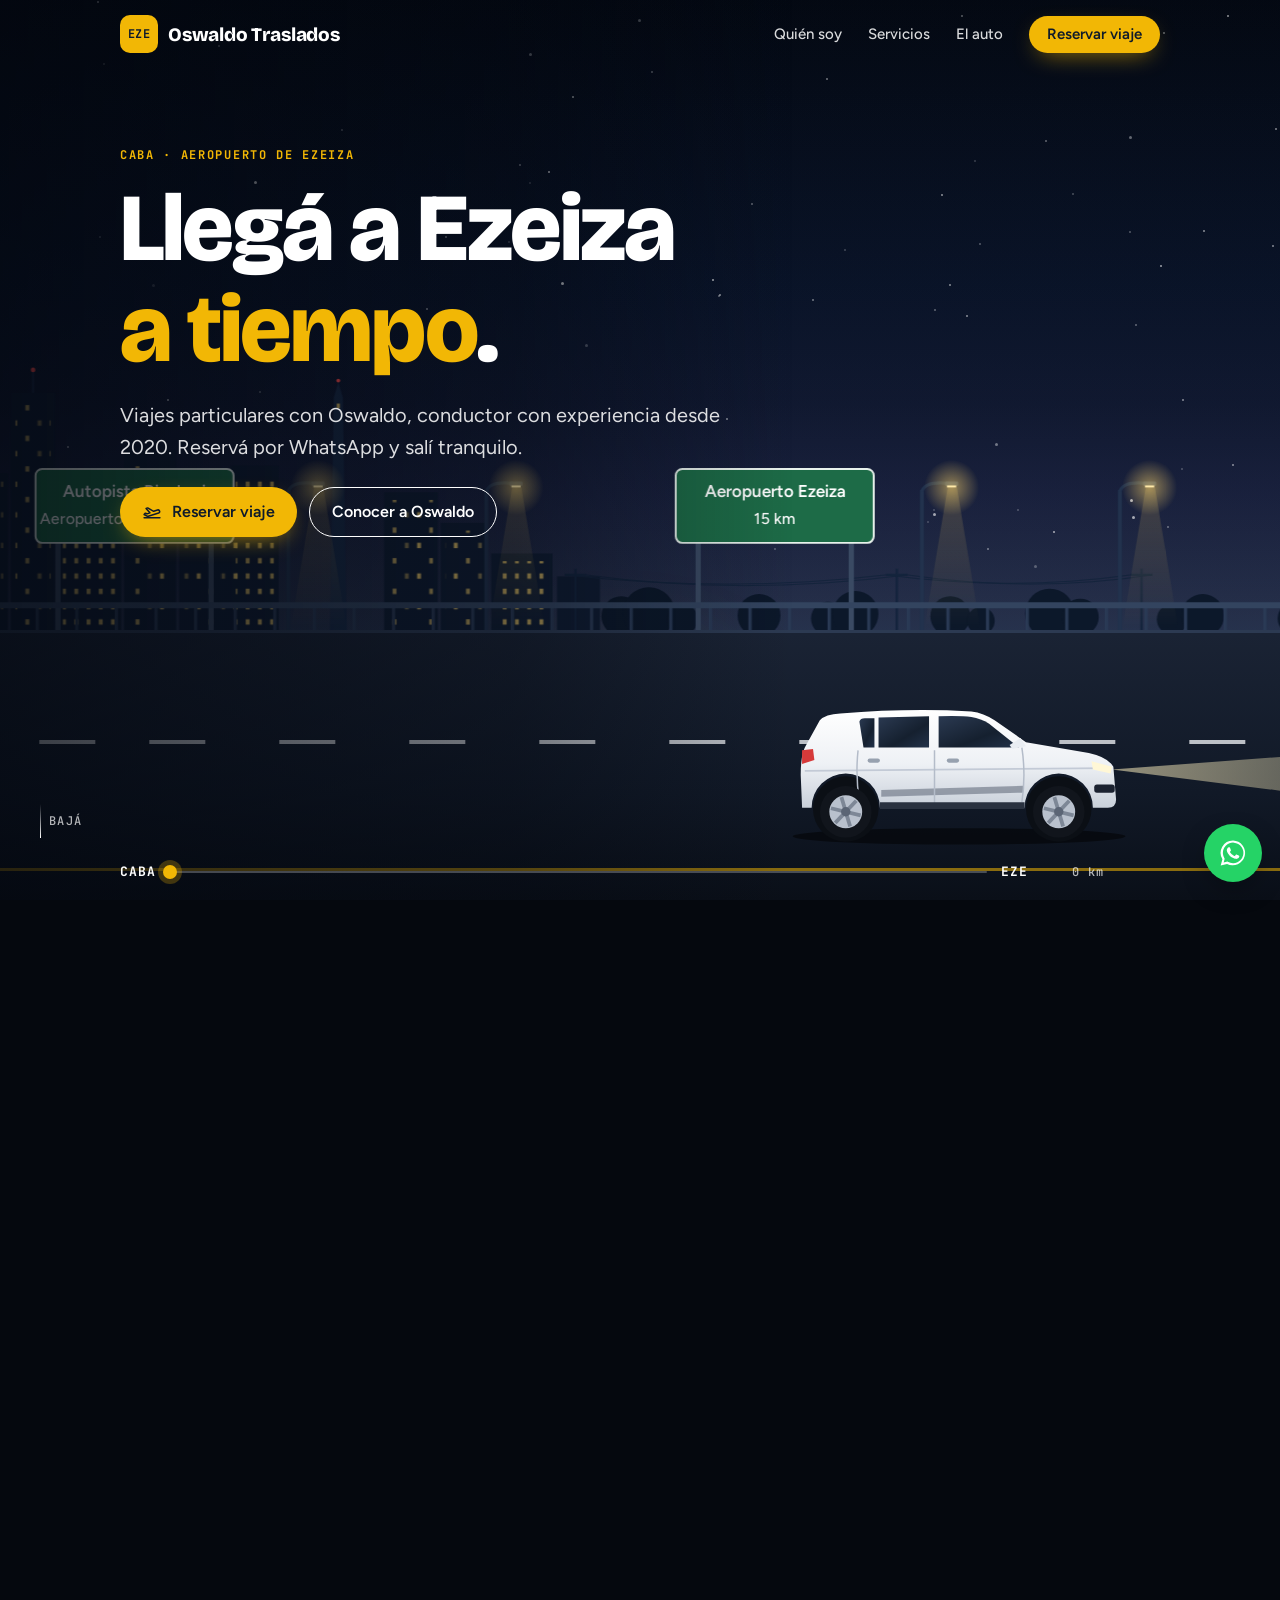
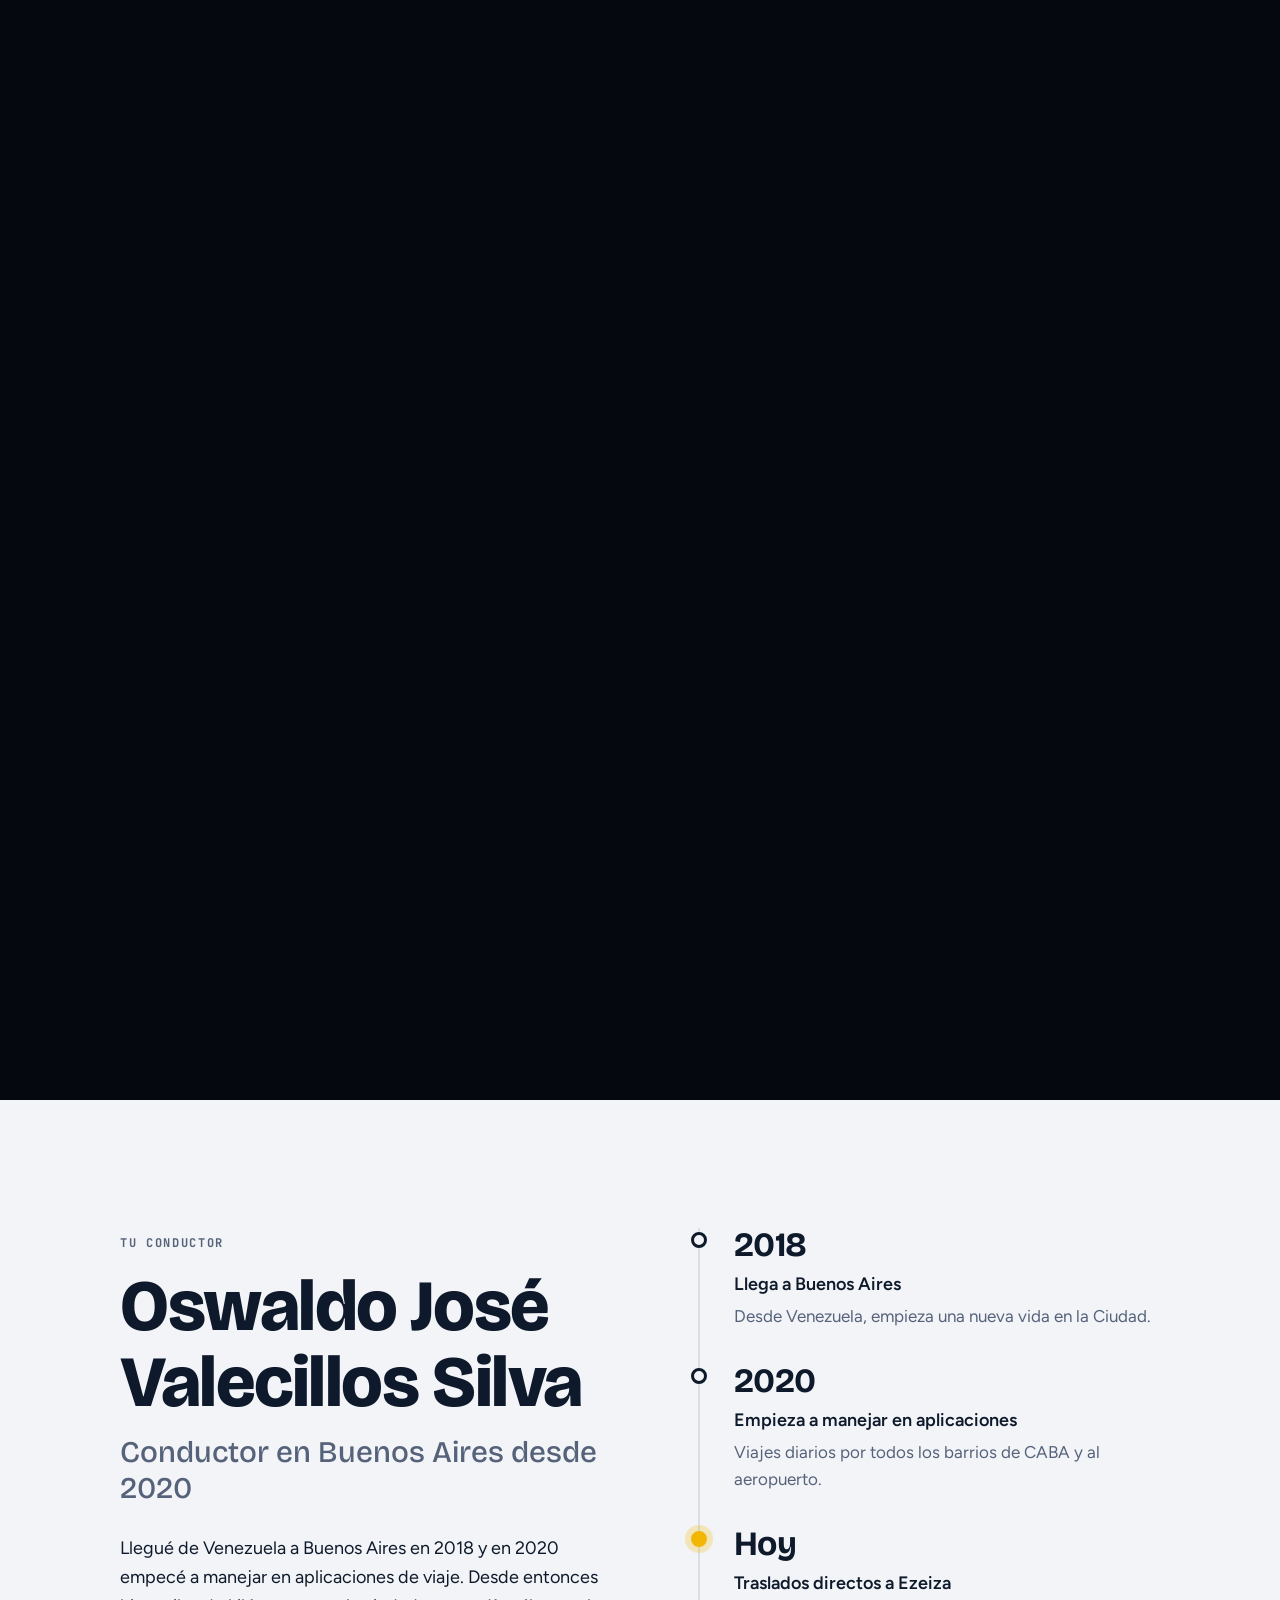
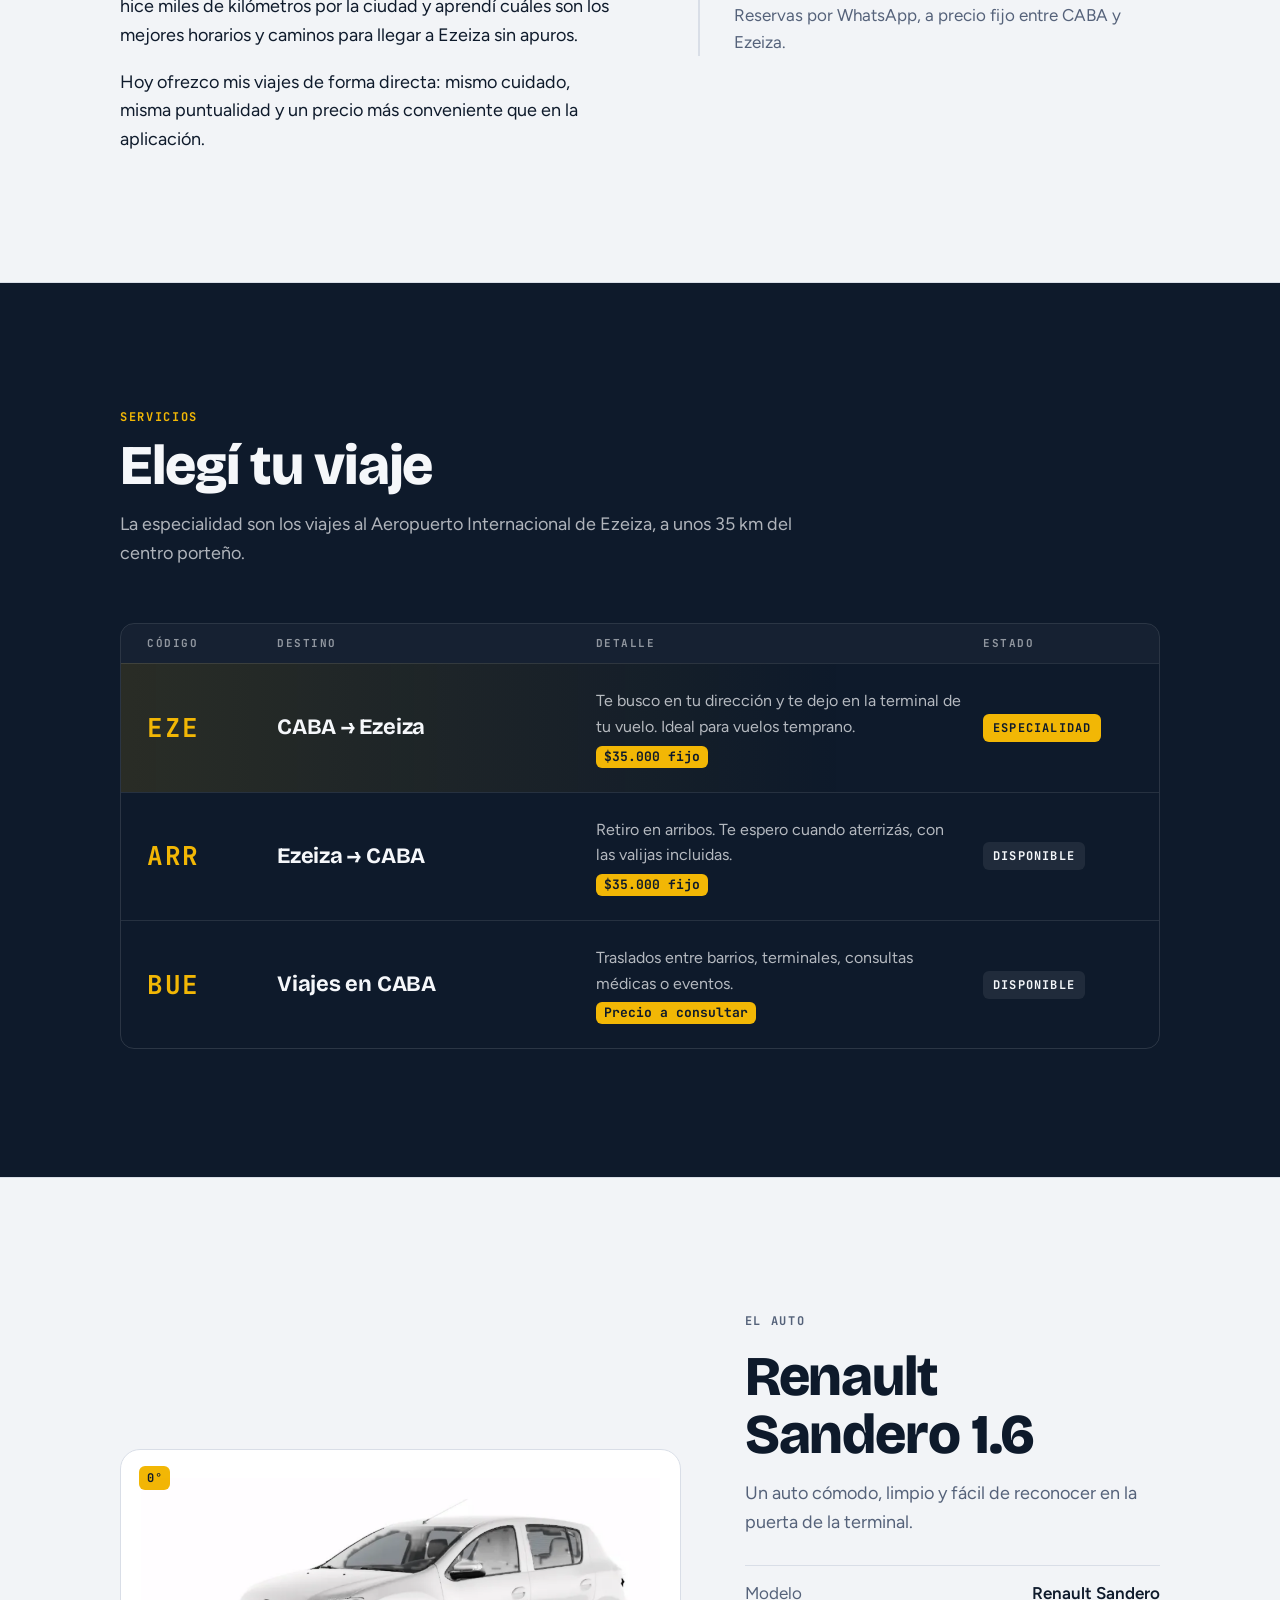
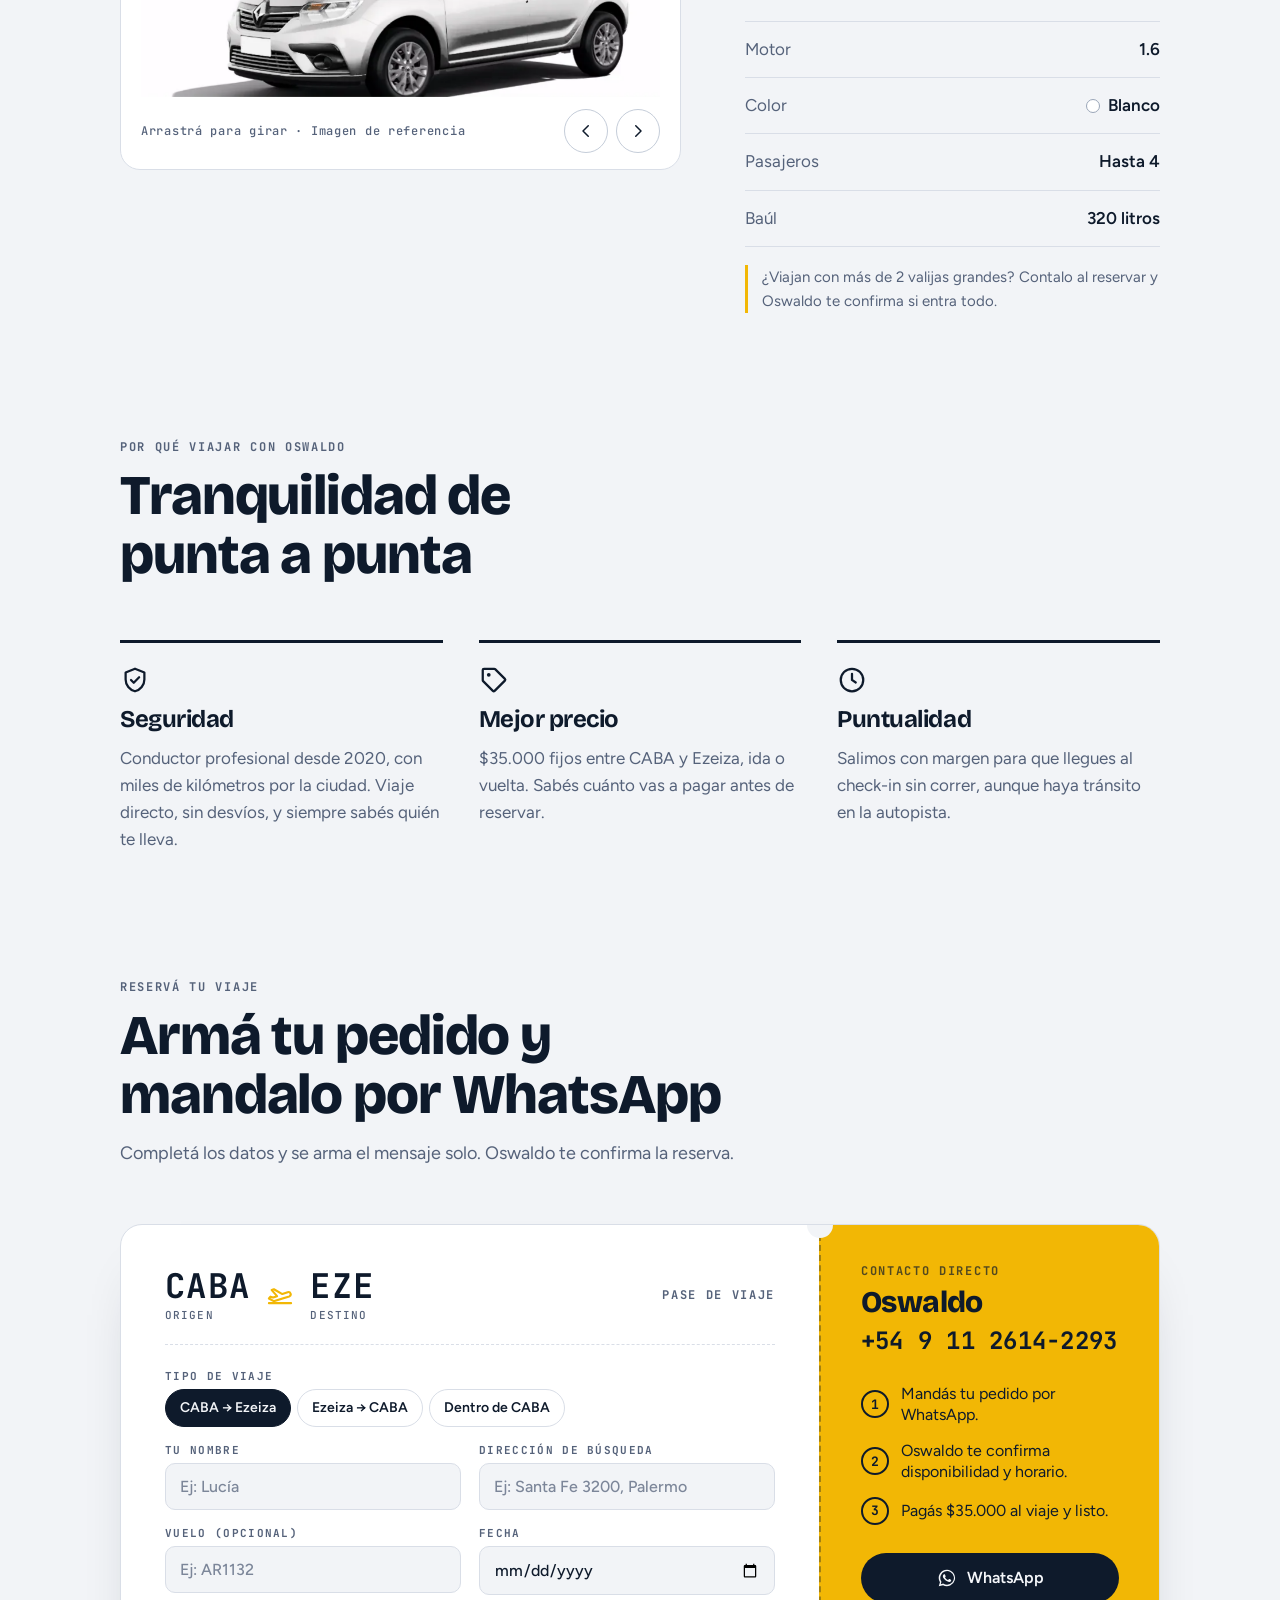
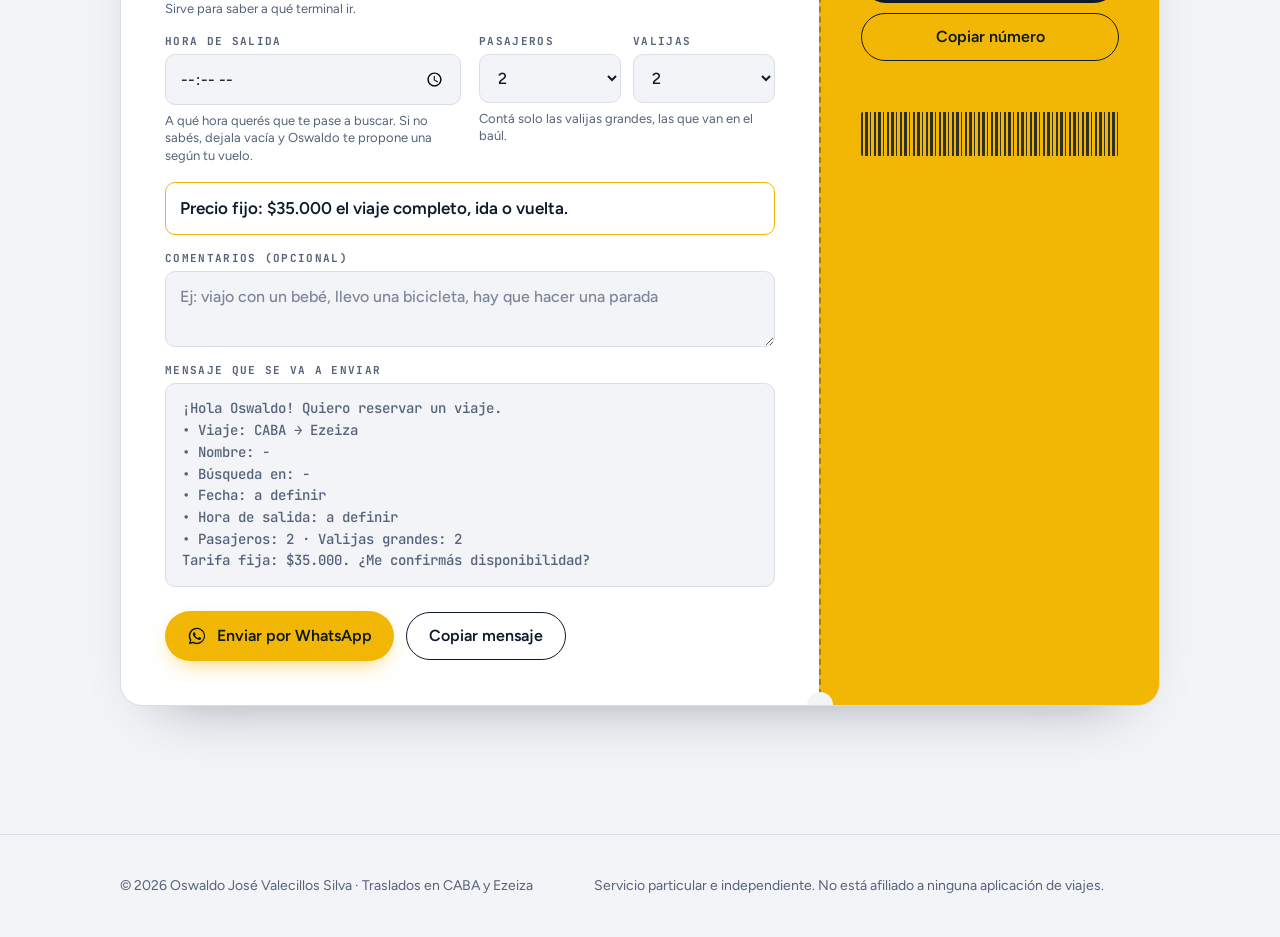
==== commit c550f23b: "Precio fijo de $35.000 a Ezeiza y desde Ezeiza; arreglar talón de contacto - Precio fijo de $35.000 " ====
--- a/index.html
+++ b/index.html
@@ -4,7 +4,7 @@
   <meta charset="UTF-8">
   <meta name="viewport" content="width=device-width, initial-scale=1, viewport-fit=cover">
   <title>Oswaldo Traslados · Viajes de CABA al Aeropuerto de Ezeiza</title>
-  <meta name="description" content="Traslados particulares de CABA al Aeropuerto de Ezeiza y de vuelta, con Oswaldo, conductor desde 2020. Tarifa acordada antes de salir. Reservá por WhatsApp.">
+  <meta name="description" content="Traslados particulares de CABA al Aeropuerto de Ezeiza y de vuelta, con Oswaldo, conductor desde 2020. Precio fijo de $35.000 a Ezeiza y desde Ezeiza. Reservá por WhatsApp.">
   <meta name="author" content="Oswaldo José Valecillos Silva">
   <meta name="robots" content="index, follow">
   <meta name="theme-color" content="#0E1A2B">
@@ -19,7 +19,7 @@
   <meta property="og:locale" content="es_AR">
   <meta property="og:url" content="https://sebastiancr1324-sketch.github.io/Oswaldo/">
   <meta property="og:title" content="Oswaldo Traslados · CABA ⇄ Aeropuerto de Ezeiza">
-  <meta property="og:description" content="Llegá a Ezeiza a tiempo. Viajes particulares desde cualquier barrio de CABA, con tarifa acordada antes de salir. Reservá por WhatsApp.">
+  <meta property="og:description" content="Llegá a Ezeiza a tiempo. Viajes particulares desde cualquier barrio de CABA, a precio fijo de $35.000. Reservá por WhatsApp.">
   <meta property="og:image" content="https://sebastiancr1324-sketch.github.io/Oswaldo/assets/img/og-image.png">
   <meta property="og:image:type" content="image/png">
   <meta property="og:image:width" content="1200">
@@ -261,9 +261,9 @@
           <div class="beat-in">
             <span class="eyebrow">Seguridad y precio</span>
             <h2>Más económico que en la app. <span class="hl">Igual de seguro.</span></h2>
-            <p>Consultá la tarifa antes de salir. Sin dinámica ni sorpresas al final del viaje.</p>
+            <p>Precio fijo de <strong>$35.000</strong> entre CABA y Ezeiza, en cualquier sentido. Sin dinámica ni sorpresas al final del viaje.</p>
             <div class="ctas">
-              <a class="btn btn-accent" href="https://wa.me/5491126142293?text=Hola%20Oswaldo!%20Quiero%20consultar%20la%20tarifa%20de%20un%20viaje." target="_blank" rel="noopener"><svg aria-hidden="true"><use href="#i-wa"/></svg>Pedir tarifa por WhatsApp</a>
+              <a class="btn btn-accent" href="https://wa.me/5491126142293?text=Hola%20Oswaldo!%20Quiero%20reservar%20un%20viaje%20a%20Ezeiza." target="_blank" rel="noopener"><svg aria-hidden="true"><use href="#i-wa"/></svg>Reservar por WhatsApp</a>
             </div>
           </div>
         </div>
@@ -310,7 +310,7 @@
         <li class="now">
           <div class="tl-year">Hoy</div>
           <div class="tl-title">Traslados directos a Ezeiza</div>
-          <p class="tl-text">Reservas por WhatsApp, con tarifa acordada antes de salir.</p>
+          <p class="tl-text">Reservas por WhatsApp, a precio fijo entre CABA y Ezeiza.</p>
         </li>
       </ol>
     </div>
@@ -329,19 +329,19 @@
         <div class="board-row feat" role="row">
           <span class="code" role="cell">EZE</span>
           <div role="cell"><h3><a class="row-link" href="#reservar" data-tipo="t1">CABA → Ezeiza<span class="sr-only">: reservar este viaje</span></a></h3></div>
-          <p role="cell">Te busco en tu dirección y te dejo en la terminal de tu vuelo. Ideal para vuelos temprano.</p>
+          <p role="cell">Te busco en tu dirección y te dejo en la terminal de tu vuelo. Ideal para vuelos temprano. <strong class="price-tag">$35.000 fijo</strong></p>
           <span class="status star" role="cell">Especialidad</span>
         </div>
         <div class="board-row" role="row">
           <span class="code" role="cell">ARR</span>
           <div role="cell"><h3><a class="row-link" href="#reservar" data-tipo="t2">Ezeiza → CABA<span class="sr-only">: reservar este viaje</span></a></h3></div>
-          <p role="cell">Retiro en arribos. Te espero cuando aterrizás, con las valijas incluidas.</p>
+          <p role="cell">Retiro en arribos. Te espero cuando aterrizás, con las valijas incluidas. <strong class="price-tag">$35.000 fijo</strong></p>
           <span class="status" role="cell">Disponible</span>
         </div>
         <div class="board-row" role="row">
           <span class="code" role="cell">BUE</span>
           <div role="cell"><h3><a class="row-link" href="#reservar" data-tipo="t3">Viajes en CABA<span class="sr-only">: reservar este viaje</span></a></h3></div>
-          <p role="cell">Traslados entre barrios, terminales, consultas médicas o eventos.</p>
+          <p role="cell">Traslados entre barrios, terminales, consultas médicas o eventos. <strong class="price-tag">Precio a consultar</strong></p>
           <span class="status" role="cell">Disponible</span>
         </div>
       </div>
@@ -396,7 +396,7 @@
         <div class="why-item reveal">
           <svg aria-hidden="true"><use href="#i-tag"/></svg>
           <h3>Mejor precio</h3>
-          <p>Tarifas más económicas que en las aplicaciones. Consultás antes y sabés cuánto vas a pagar.</p>
+          <p>$35.000 fijos entre CABA y Ezeiza, ida o vuelta. Sabés cuánto vas a pagar antes de reservar.</p>
         </div>
         <div class="why-item reveal">
           <svg aria-hidden="true"><use href="#i-clock"/></svg>
@@ -413,7 +413,7 @@
       <div class="sec-head reveal">
         <span class="eyebrow">Reservá tu viaje</span>
         <h2 id="reservar-title">Armá tu pedido y mandalo por WhatsApp</h2>
-        <p>Completá los datos y se arma el mensaje solo. Oswaldo te responde con la tarifa.</p>
+        <p>Completá los datos y se arma el mensaje solo. Oswaldo te confirma la reserva.</p>
       </div>
 
       <div class="pass reveal">
@@ -476,6 +476,7 @@
               </div>
               <span class="hint duo-hint" id="valijas-hint">Contá solo las valijas grandes, las que van en el baúl.</span>
             </div>
+            <p class="price-note" id="priceNote" role="status"></p>
             <p class="fit-note" id="fitNote" role="status"></p>
             <div class="field full">
               <label for="notas">Comentarios (opcional)</label>
@@ -503,16 +504,16 @@
           </div>
           <ol class="steps" aria-label="Cómo se reserva">
             <li>Mandás tu pedido por WhatsApp.</li>
-            <li>Oswaldo te responde con la tarifa.</li>
-            <li>Confirmás y el viaje queda reservado.</li>
+            <li>Oswaldo te confirma disponibilidad y horario.</li>
+            <li>Pagás $35.000 al viaje y listo.</li>
           </ol>
           <div class="stub-actions">
             <a class="btn btn-ink" href="https://wa.me/5491126142293" target="_blank" rel="noopener"><svg aria-hidden="true"><use href="#i-wa"/></svg>WhatsApp</a>
             <button class="btn btn-line" type="button" id="copyPhone">Copiar número</button>
             <span class="copied" id="copyPhoneOk" role="status"></span>
           </div>
-          </div>
           <div class="barcode" aria-hidden="true"></div>
+          </div>
         </aside>
       </div>
     </div>
--- a/css/style.css
+++ b/css/style.css
@@ -855,3 +855,10 @@
   .js .hero { height: 100vh; height: 100svh; }
   .route, .scroll-hint { display: none; }
 }
+
+/* ---------- Precio fijo ---------- */
+.price-tag { display: inline-block; margin-left: 4px; padding: 2px 8px; border-radius: 6px; background: var(--accent); color: var(--accent-ink); font: 700 13px/1.4 var(--font-mono); white-space: nowrap; }
+.board-row .price-tag { margin: 6px 0 0; display: table; }
+.price-note { grid-column: 1 / -1; padding: 12px 14px; border-radius: 10px; border: 1.5px solid var(--accent); font-weight: 600; }
+.price-note.quote { border-style: dashed; border-color: var(--line); font-weight: 500; color: var(--muted); }
+.beat strong { color: var(--accent); }
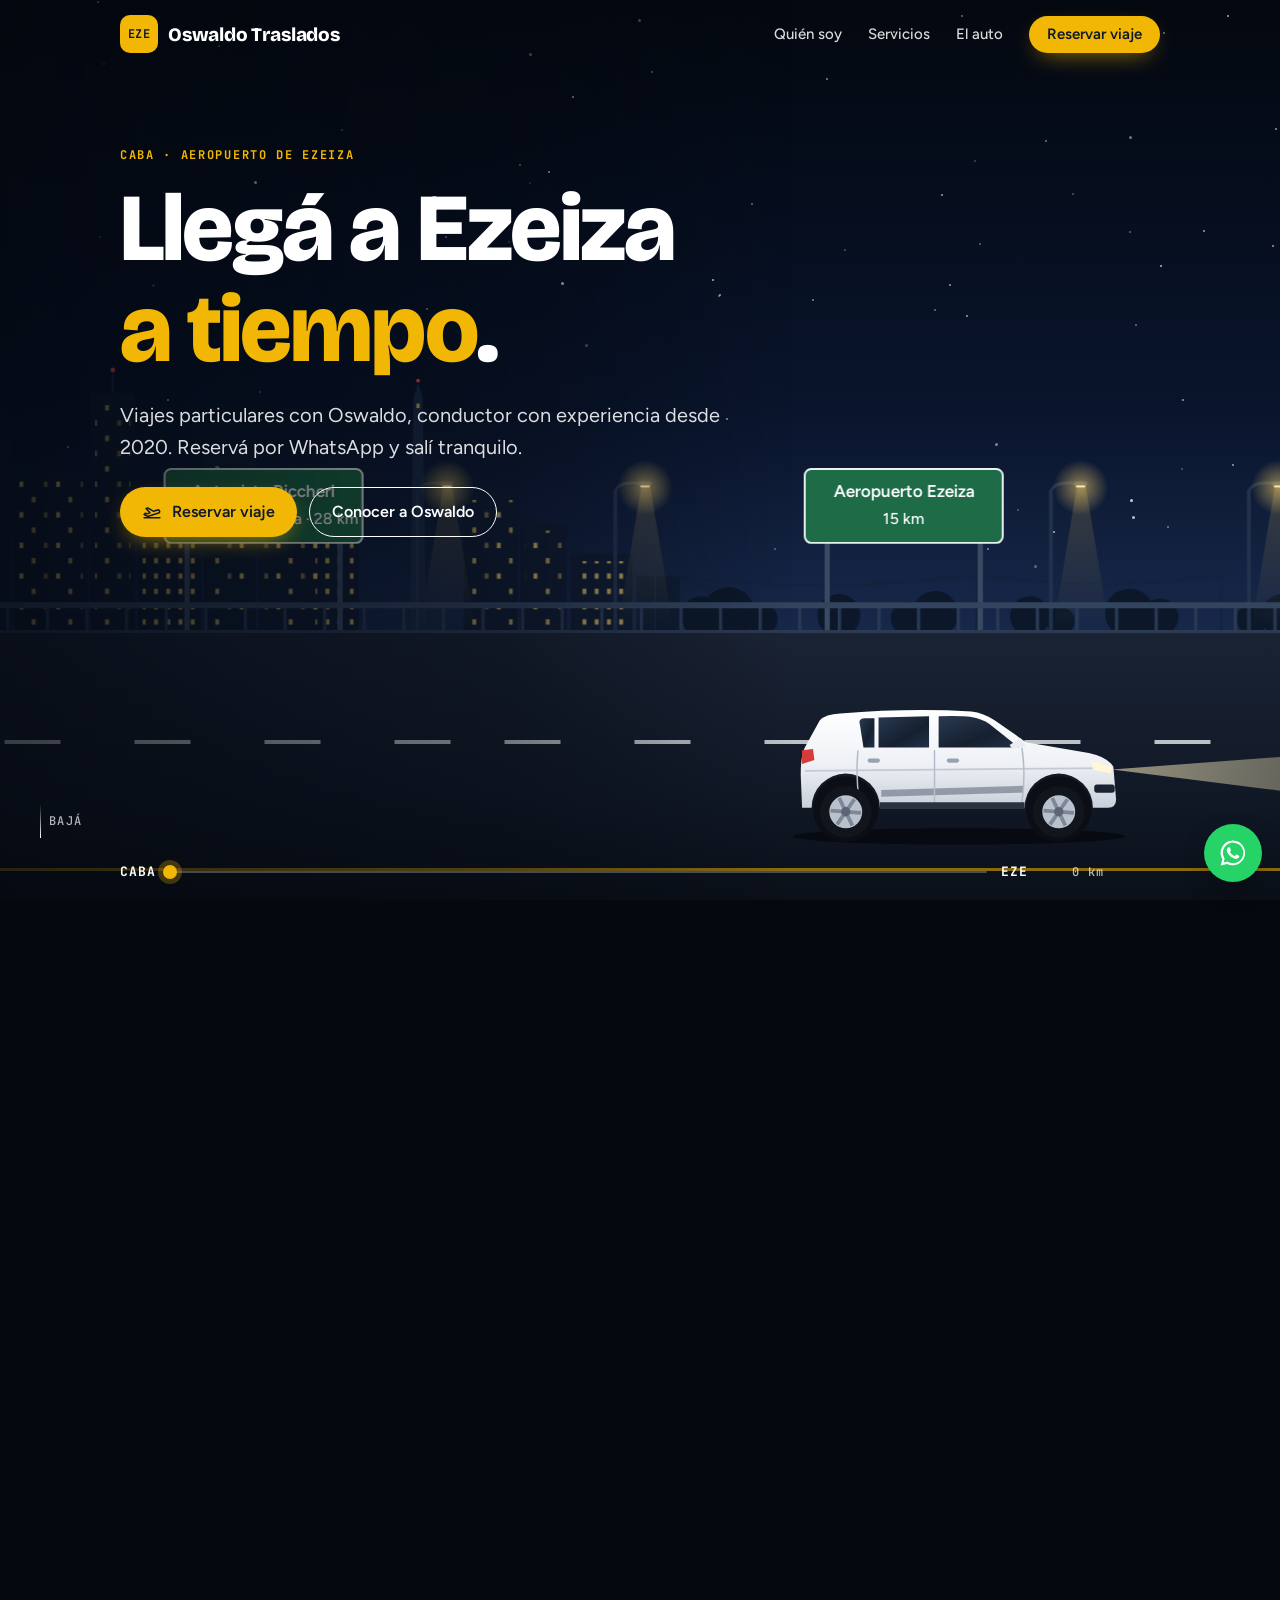
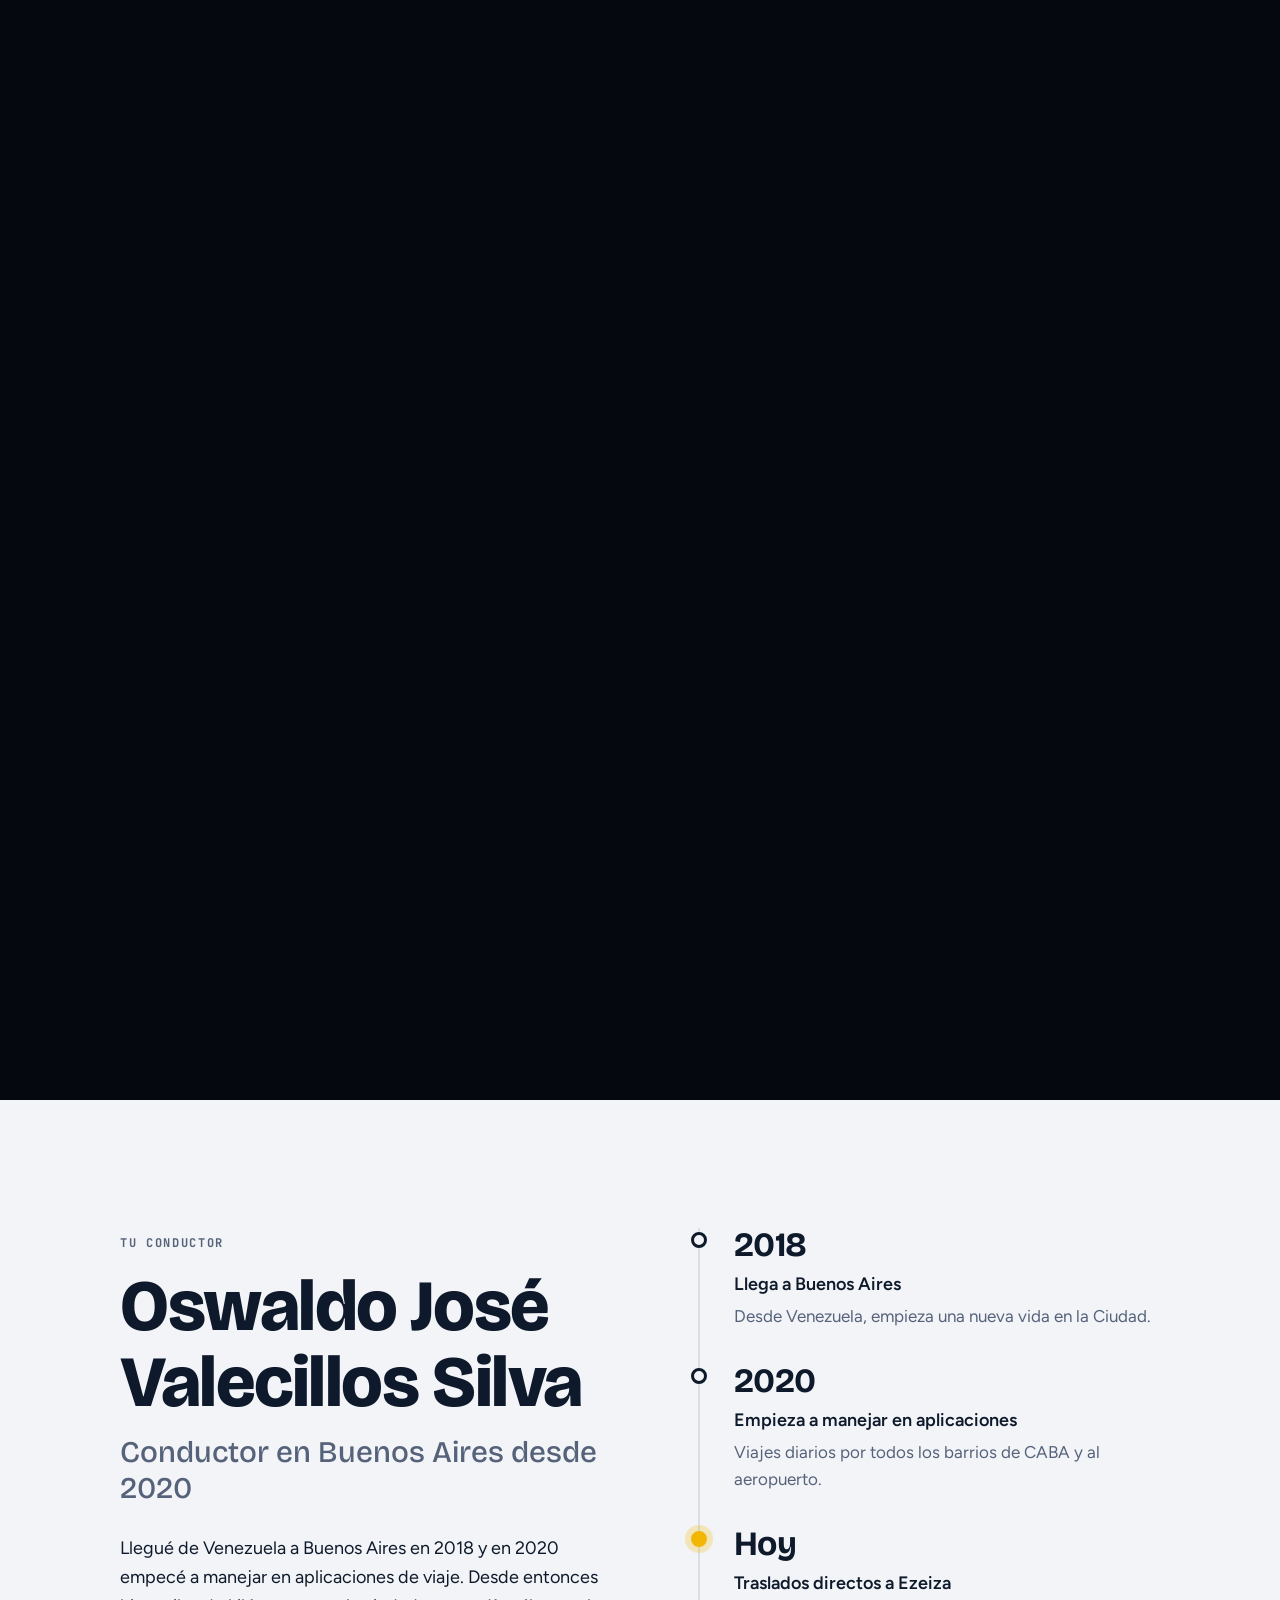
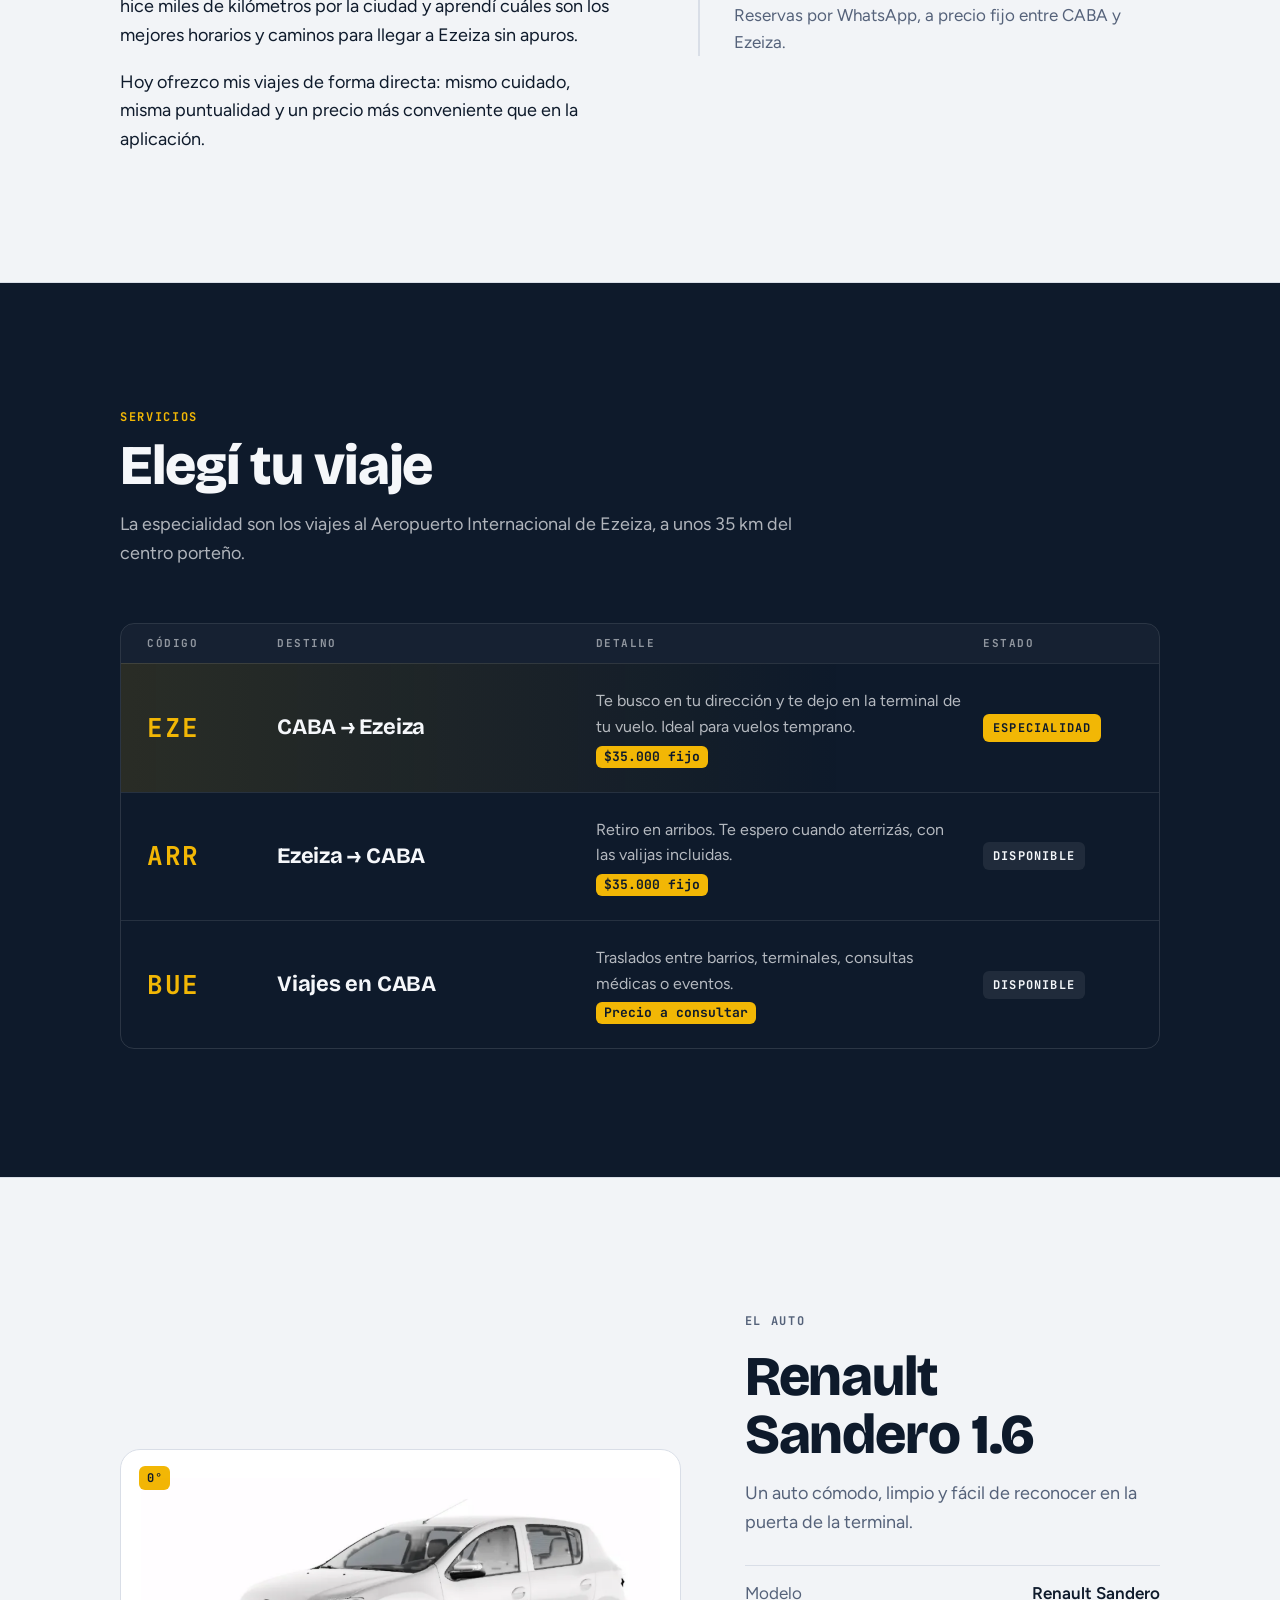
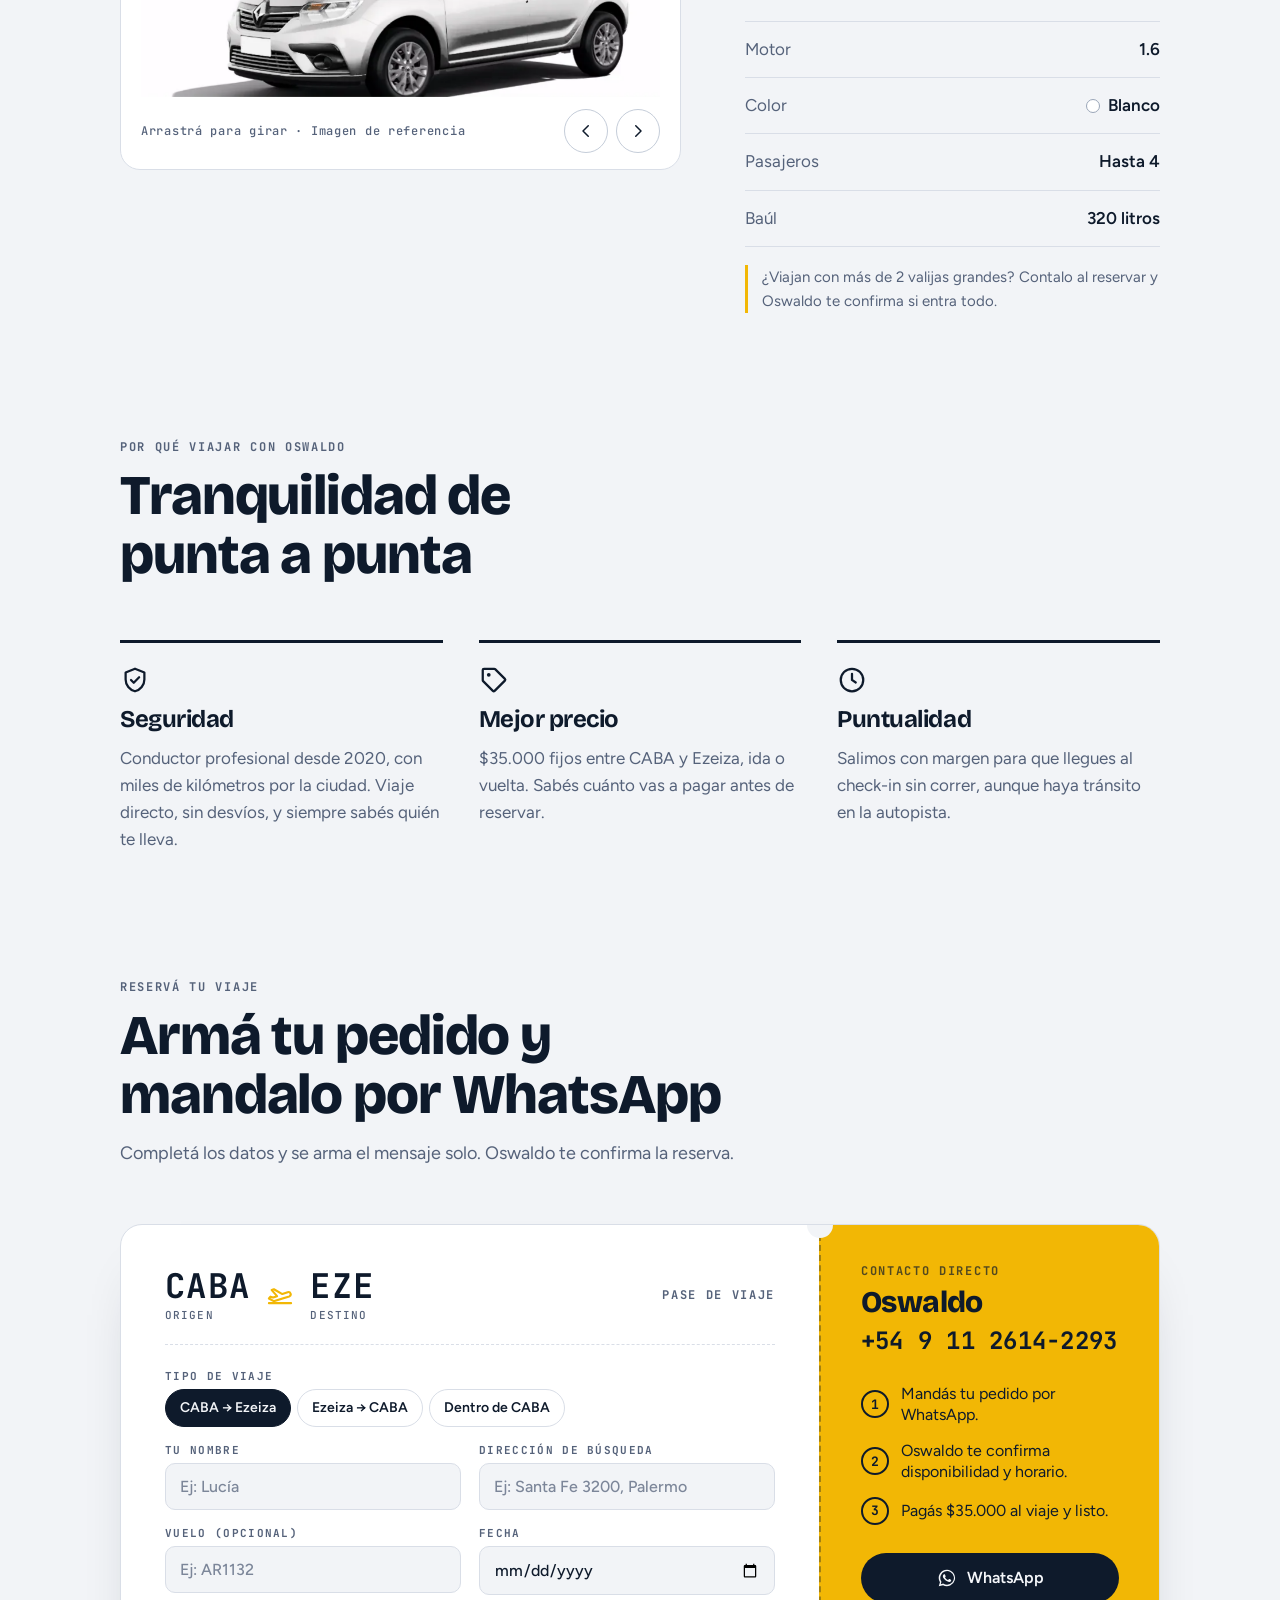
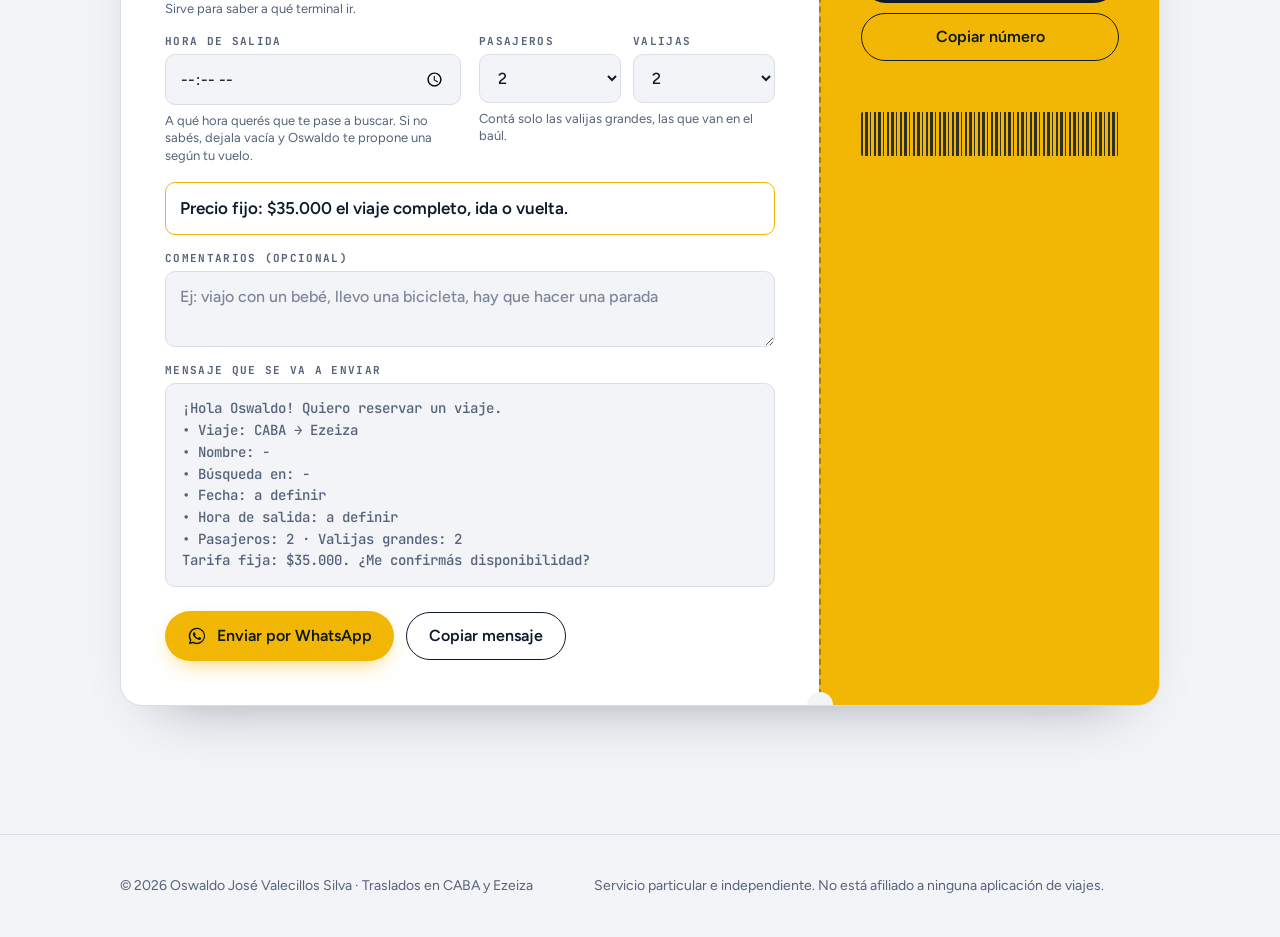
==== commit 6e08fadd: "Actualizar las URL del sitio al nuevo usuario de GitHub (sebbasv) Co-Authored-By: Claude Opus 5.5 <n" ====
--- a/index.html
+++ b/index.html
@@ -9,7 +9,7 @@
   <meta name="robots" content="index, follow">
   <meta name="theme-color" content="#0E1A2B">
   <!-- Si cambia el dominio, actualizar aquí, en og:url, og:image, el JSON-LD, robots.txt y sitemap.xml -->
-  <link rel="canonical" href="https://sebastiancr1324-sketch.github.io/Oswaldo/">
+  <link rel="canonical" href="https://sebbasv.github.io/Oswaldo/">
   <link rel="icon" type="image/svg+xml" href="assets/favicon.svg">
   <link rel="icon" type="image/png" sizes="32x32" href="assets/favicon-32.png">
   <link rel="apple-touch-icon" href="assets/apple-touch-icon.png">
@@ -17,10 +17,10 @@
   <meta property="og:type" content="website">
   <meta property="og:site_name" content="Oswaldo Traslados">
   <meta property="og:locale" content="es_AR">
-  <meta property="og:url" content="https://sebastiancr1324-sketch.github.io/Oswaldo/">
+  <meta property="og:url" content="https://sebbasv.github.io/Oswaldo/">
   <meta property="og:title" content="Oswaldo Traslados · CABA ⇄ Aeropuerto de Ezeiza">
   <meta property="og:description" content="Llegá a Ezeiza a tiempo. Viajes particulares desde cualquier barrio de CABA, a precio fijo de $35.000. Reservá por WhatsApp.">
-  <meta property="og:image" content="https://sebastiancr1324-sketch.github.io/Oswaldo/assets/img/og-image.png">
+  <meta property="og:image" content="https://sebbasv.github.io/Oswaldo/assets/img/og-image.png">
   <meta property="og:image:type" content="image/png">
   <meta property="og:image:width" content="1200">
   <meta property="og:image:height" content="630">
@@ -28,7 +28,7 @@
   <meta name="twitter:card" content="summary_large_image">
   <meta name="twitter:title" content="Oswaldo Traslados · CABA ⇄ Ezeiza">
   <meta name="twitter:description" content="Viajes particulares al Aeropuerto de Ezeiza. Reservá por WhatsApp.">
-  <meta name="twitter:image" content="https://sebastiancr1324-sketch.github.io/Oswaldo/assets/img/og-image.png">
+  <meta name="twitter:image" content="https://sebbasv.github.io/Oswaldo/assets/img/og-image.png">
 
   <script>document.documentElement.classList.add('js');</script>
 
@@ -42,11 +42,11 @@
   {
     "@context": "https://schema.org",
     "@type": "TaxiService",
-    "@id": "https://sebastiancr1324-sketch.github.io/Oswaldo/#servicio",
+    "@id": "https://sebbasv.github.io/Oswaldo/#servicio",
     "name": "Oswaldo Traslados",
     "description": "Traslados particulares de CABA al Aeropuerto Internacional de Ezeiza, retiro en arribos y viajes dentro de la Ciudad de Buenos Aires.",
-    "url": "https://sebastiancr1324-sketch.github.io/Oswaldo/",
-    "image": "https://sebastiancr1324-sketch.github.io/Oswaldo/assets/img/og-image.png",
+    "url": "https://sebbasv.github.io/Oswaldo/",
+    "image": "https://sebbasv.github.io/Oswaldo/assets/img/og-image.png",
     "serviceType": "Traslados al aeropuerto",
     "areaServed": [
       { "@type": "City", "name": "Ciudad Autónoma de Buenos Aires" },
@@ -57,7 +57,7 @@
       "name": "Oswaldo José Valecillos Silva",
       "jobTitle": "Conductor",
       "telephone": "+54 9 11 2614-2293",
-      "url": "https://sebastiancr1324-sketch.github.io/Oswaldo/"
+      "url": "https://sebbasv.github.io/Oswaldo/"
     },
     "availableChannel": {
       "@type": "ServiceChannel",
